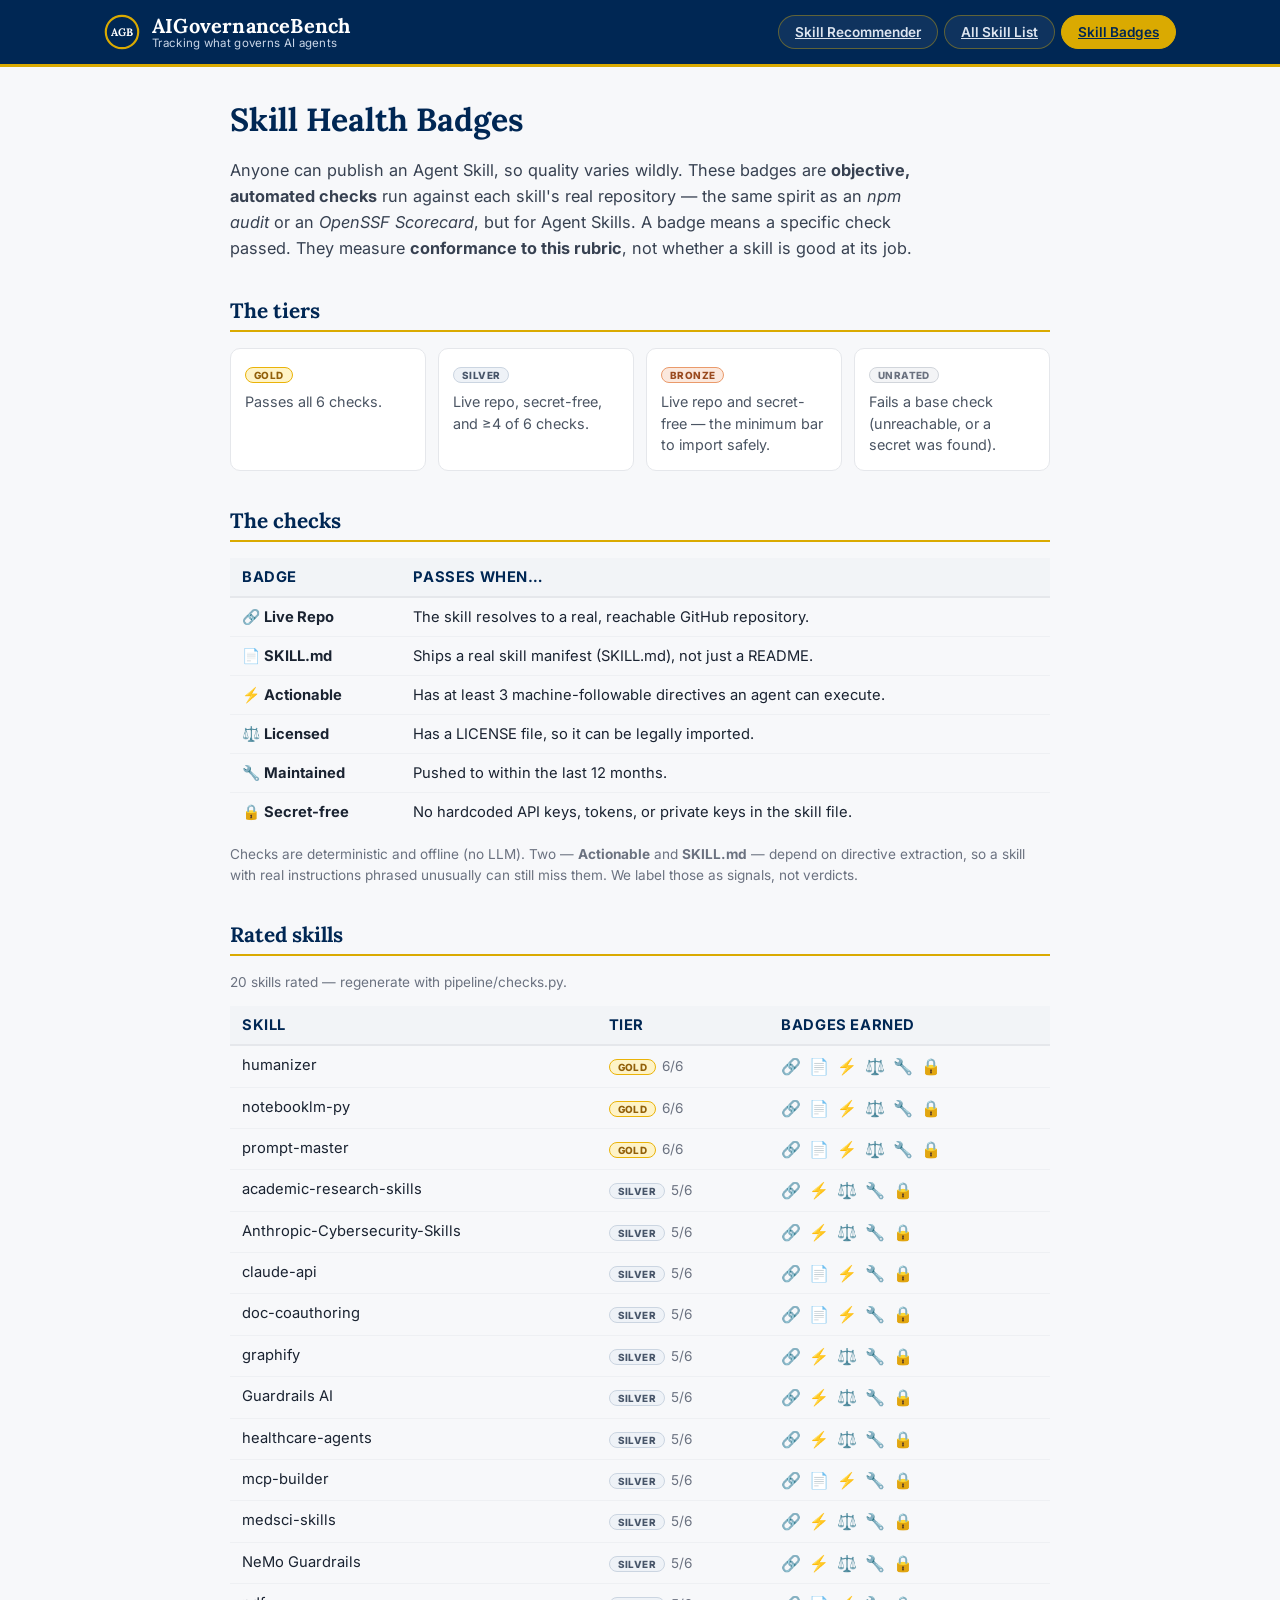
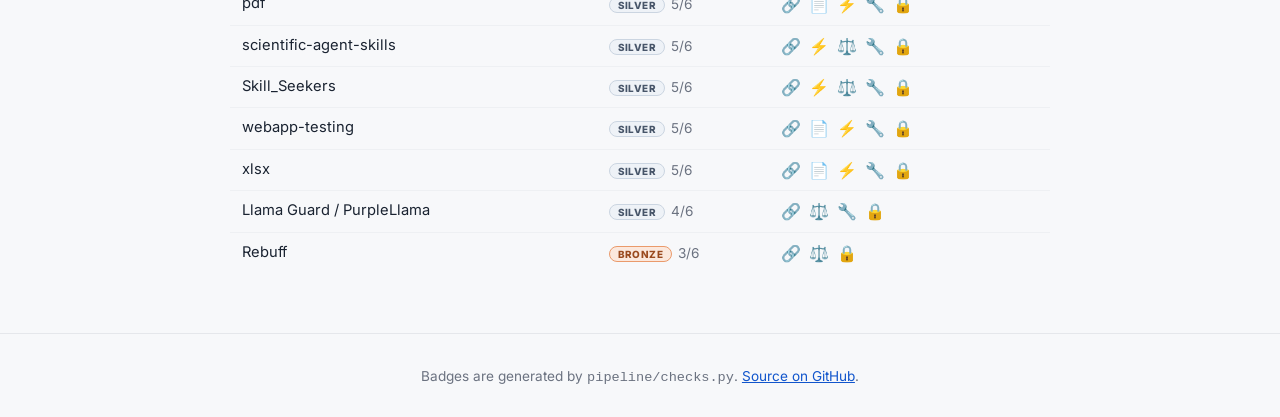
==== badges.html @ 8b662991 "Live = 10 hand-verified bundles; add skill health badges + rubric page Network Analyzer: replace the" ====
<!doctype html>
<html lang="en">
<head>
<meta charset="UTF-8">
<meta name="viewport" content="width=device-width, initial-scale=1.0">
<title>Skill Health Badges — AIGovernanceBench</title>
<meta name="description" content="What each Agent Skill health badge means: the objective checks behind Gold / Silver / Bronze tiers.">
<link rel="icon" href="data:image/svg+xml,<svg xmlns=%22http://www.w3.org/2000/svg%22 viewBox=%220 0 100 100%22><circle cx=%2250%22 cy=%2250%22 r=%2245%22 fill=%22%23002754%22/><circle cx=%2250%22 cy=%2250%22 r=%2245%22 fill=%22none%22 stroke=%22%23DAAA01%22 stroke-width=%226%22/><text x=%2250%22 y=%2260%22 font-size=%2232%22 fill=%22white%22 text-anchor=%22middle%22 font-family=%22Georgia,serif%22 font-weight=%22bold%22>AGB</text></svg>">
<link rel="preconnect" href="https://fonts.googleapis.com">
<link href="https://fonts.googleapis.com/css2?family=Lora:wght@500;600;700&family=Inter:wght@400;500;600;700&display=swap" rel="stylesheet">
<link rel="stylesheet" href="style.css">
</head>
<body>

<header class="topbar">
  <div class="topbar-inner">
    <div class="brand">
      <svg class="logo" viewBox="0 0 100 100" aria-hidden="true">
        <circle cx="50" cy="50" r="45" fill="#002754"/>
        <circle cx="50" cy="50" r="45" fill="none" stroke="#DAAA01" stroke-width="6"/>
        <text x="50" y="60" font-size="30" fill="white" text-anchor="middle" font-family="Lora, serif" font-weight="700">AGB</text>
      </svg>
      <div class="brand-text">
        <span class="brand-name">AIGovernanceBench</span>
        <span class="brand-tag">Tracking what governs AI agents</span>
      </div>
    </div>
    <nav class="mainnav">
      <a class="nav-tab" href="index.html">Skill Recommender</a>
      <a class="nav-tab" href="index.html#directory">All Skill List</a>
      <a class="nav-tab active" href="badges.html">Skill Badges</a>
    </nav>
  </div>
</header>

<main class="badges-page">
  <h1>Skill Health Badges</h1>
  <p class="badges-lede">Anyone can publish an Agent Skill, so quality varies wildly. These badges are
  <strong>objective, automated checks</strong> run against each skill's real repository — the same
  spirit as an <em>npm audit</em> or an <em>OpenSSF Scorecard</em>, but for Agent Skills. A badge
  means a specific check passed. They measure <strong>conformance to this rubric</strong>, not whether
  a skill is good at its job.</p>

  <section class="badges-section">
    <h2>The tiers</h2>
    <div class="tier-cards">
      <div class="tier-card"><span class="tier tier-gold">Gold</span><p>Passes all 6 checks.</p></div>
      <div class="tier-card"><span class="tier tier-silver">Silver</span><p>Live repo, secret-free, and ≥4 of 6 checks.</p></div>
      <div class="tier-card"><span class="tier tier-bronze">Bronze</span><p>Live repo and secret-free — the minimum bar to import safely.</p></div>
      <div class="tier-card"><span class="tier tier-unrated">Unrated</span><p>Fails a base check (unreachable, or a secret was found).</p></div>
    </div>
  </section>

  <section class="badges-section">
    <h2>The checks</h2>
    <table class="badge-table">
      <thead><tr><th>Badge</th><th>Passes when…</th></tr></thead>
      <tbody id="checkRows"></tbody>
    </table>
    <p class="badges-note">Checks are deterministic and offline (no LLM). Two — <strong>Actionable</strong>
    and <strong>SKILL.md</strong> — depend on directive extraction, so a skill with real instructions
    phrased unusually can still miss them. We label those as signals, not verdicts.</p>
  </section>

  <section class="badges-section">
    <h2>Rated skills</h2>
    <p class="badges-note" id="ratedCount"></p>
    <table class="badge-table">
      <thead><tr><th>Skill</th><th>Tier</th><th>Badges earned</th></tr></thead>
      <tbody id="ratedRows"></tbody>
    </table>
  </section>
</main>

<footer class="sitefoot">
  <p>Badges are generated by <code>pipeline/checks.py</code>. <a href="https://github.com/Nafiz43/AIGovernanceBench" target="_blank" rel="noopener">Source on GitHub</a>.</p>
</footer>

<script src="skill-health.js"></script>
<script>
// Check definitions mirror pipeline/checks.py CHECKS (kept in sync by hand).
const CHECK_DEFS = [
  ["🔗", "Live Repo",   "The skill resolves to a real, reachable GitHub repository."],
  ["📄", "SKILL.md",    "Ships a real skill manifest (SKILL.md), not just a README."],
  ["⚡", "Actionable",  "Has at least 3 machine-followable directives an agent can execute."],
  ["⚖️", "Licensed",    "Has a LICENSE file, so it can be legally imported."],
  ["🔧", "Maintained",  "Pushed to within the last 12 months."],
  ["🔒", "Secret-free", "No hardcoded API keys, tokens, or private keys in the skill file."],
];
const esc = s => { const d = document.createElement("div"); d.textContent = s; return d.innerHTML; };

document.getElementById("checkRows").innerHTML = CHECK_DEFS.map(([em, label, meaning]) =>
  `<tr><td><span class="hb-chip">${em}</span> <strong>${label}</strong></td><td>${esc(meaning)}</td></tr>`).join("");

const H = window.SKILL_HEALTH || {};
const rows = Object.entries(H).sort((a, b) =>
  (b[1].passed - a[1].passed) || a[0].localeCompare(b[0]));
document.getElementById("ratedCount").textContent =
  `${rows.length} skills rated — regenerate with pipeline/checks.py.`;
document.getElementById("ratedRows").innerHTML = rows.map(([name, h]) => {
  const chips = h.checks.filter(c => c.pass)
    .map(c => `<span class="hb-chip" title="${esc(c.label)}">${c.emoji}</span>`).join(" ");
  return `<tr><td>${esc(name)}</td>` +
    `<td><span class="tier tier-${h.tier}">${h.tier}</span> <span class="badges-note">${h.passed}/${h.total}</span></td>` +
    `<td class="rated-chips">${chips}</td></tr>`;
}).join("");
</script>
</body>
</html>
---- style.css ----
:root{
  --navy:#002754;
  --navy-light:#0a3d73;
  --gold:#DAAA01;
  --blue:#1155CC;
  --ink:#1a2331;
  --muted:#5b6472;
  --line:#e6e9ee;
  --bg:#f7f8fa;
  --card:#ffffff;
  --radius:10px;
}
*{box-sizing:border-box;}
html,body{margin:0;padding:0;}
body{
  font-family:"Inter",-apple-system,BlinkMacSystemFont,"Segoe UI",sans-serif;
  color:var(--ink);
  background:var(--bg);
  -webkit-font-smoothing:antialiased;
}
h1,h2,.brand-name{font-family:"Lora",Georgia,serif;}

/* Topbar */
.topbar{
  background:var(--navy);
  color:#fff;
  border-bottom:3px solid var(--gold);
}
.topbar-inner{
  max-width:1120px;margin:0 auto;padding:14px 24px;
  display:flex;align-items:center;justify-content:space-between;gap:16px;
}
.brand{display:flex;align-items:center;gap:12px;}
.logo{width:36px;height:36px;flex:none;}
.brand-text{display:flex;flex-direction:column;line-height:1.15;}
.brand-name{font-size:1.25rem;font-weight:700;letter-spacing:.2px;}
.brand-tag{font-size:.72rem;color:#c9d6e8;letter-spacing:.3px;}
.badge-first{
  font-size:.78rem;color:#fff;background:rgba(255,255,255,.08);
  border:1px solid rgba(218,170,1,.55);padding:6px 12px;border-radius:999px;
  text-decoration:none;white-space:nowrap;
}
.badge-first:hover{background:rgba(255,255,255,.16);}

/* Main nav */
.mainnav{display:flex;gap:6px;}
.nav-tab{
  border:1px solid rgba(218,170,1,.4);background:rgba(255,255,255,.06);color:#dde5f0;
  padding:8px 16px;border-radius:999px;font-size:.85rem;font-weight:600;cursor:pointer;
  font-family:inherit;white-space:nowrap;
}
.nav-tab:hover{background:rgba(255,255,255,.14);color:#fff;}
.nav-tab.active{background:var(--gold);color:var(--navy);border-color:var(--gold);}

/* Recommender */
.rec-results{display:grid;grid-template-columns:repeat(auto-fill,minmax(420px,1fr));gap:18px;}
@media (max-width:520px){.rec-results{grid-template-columns:1fr;}}
.rec-card{
  background:var(--card);border:1px solid var(--line);border-radius:var(--radius);
  box-shadow:0 6px 24px rgba(0,39,84,.06);overflow:hidden;display:flex;flex-direction:column;
}
.rec-card-head{
  display:flex;justify-content:space-between;align-items:flex-start;gap:12px;
  padding:16px 18px;background:linear-gradient(180deg,#f4f7fb,#fff);border-bottom:1px solid var(--line);
}
.rec-domain{
  display:inline-block;font-size:.68rem;font-weight:700;text-transform:uppercase;letter-spacing:.5px;
  color:var(--blue);background:#eaf1ff;padding:2px 8px;border-radius:999px;margin-bottom:6px;
}
.rec-persona{font-family:"Lora",Georgia,serif;font-size:1.12rem;margin:0 0 3px;color:var(--navy);}
.rec-task{margin:0;font-size:.86rem;color:var(--muted);line-height:1.4;}
.rec-count{font-size:.72rem;color:var(--muted);white-space:nowrap;flex:none;padding-top:4px;}

.rec-skills-label{
  margin:0;padding:10px 18px 2px;font-size:.66rem;font-weight:700;
  text-transform:uppercase;letter-spacing:.6px;color:var(--muted);
}
.rec-skills{list-style:none;margin:0;padding:6px 0;}
.skill-item{padding:12px 18px;border-bottom:1px solid var(--line);}
.skill-item:last-child{border-bottom:none;}
.skill-item-top{display:flex;flex-wrap:wrap;align-items:center;gap:7px;}
.skill-name{
  font-weight:600;color:var(--navy);font-size:.92rem;text-decoration:none;
  display:inline-flex;align-items:center;gap:6px;
}
.skill-name:hover{color:var(--blue);text-decoration:underline;}
.skill-name:focus-visible{outline:2px solid var(--blue);outline-offset:2px;border-radius:2px;}
.skill-name svg{flex:none;opacity:.55;}
.badge{font-size:.66rem;font-weight:700;text-transform:uppercase;letter-spacing:.3px;padding:2px 8px;border-radius:999px;}
.imp-high{background:#fde5e5;color:#b3261e;}
.imp-medium{background:#fdf1d6;color:#8a6400;}
.imp-low{background:#eef1f5;color:#5b6472;}
.skill-cat{font-size:.7rem;color:var(--muted);margin-left:auto;}
.skill-desc{margin:6px 0 4px;font-size:.83rem;color:var(--ink);line-height:1.45;}
.skill-why{margin:0;font-size:.82rem;color:var(--muted);line-height:1.45;}
.skill-why span{font-weight:700;color:var(--navy);}

#recSearch{
  width:100%;padding:11px 14px;border:1px solid var(--line);border-radius:8px;
  font-size:.95rem;font-family:inherit;background:#fbfcfd;color:var(--ink);
}
#recSearch:focus{outline:none;border-color:var(--blue);background:#fff;}
#recPersona,#recTask{
  padding:11px 14px;border:1px solid var(--line);border-radius:8px;font-size:.95rem;
  font-family:inherit;background:#fbfcfd;color:var(--ink);min-width:180px;
}

/* Network Analyzer button on a card */
.rec-analyze-bar{padding:10px 18px 0;}
.rec-analyze{
  display:inline-flex;align-items:center;gap:7px;cursor:pointer;font-family:inherit;
  font-size:.8rem;font-weight:700;color:var(--navy);
  background:linear-gradient(180deg,#fff,#f1f5fb);border:1px solid var(--line);
  padding:8px 13px;border-radius:8px;
}
.rec-analyze:hover{border-color:var(--blue);color:var(--blue);box-shadow:0 2px 10px rgba(17,85,204,.12);}
.rec-analyze svg{opacity:.8;}

/* ============ Network Analyzer overlay ============ */
#analyzerOverlay{position:fixed;inset:0;z-index:1000;display:flex;align-items:center;justify-content:center;}
.an-backdrop{position:absolute;inset:0;background:rgba(4,16,34,.6);backdrop-filter:blur(3px);}
.an-panel{
  position:relative;width:min(1120px,94vw);height:min(88vh,820px);
  background:var(--card);border-radius:14px;border:1px solid var(--line);
  box-shadow:0 30px 80px rgba(0,20,50,.45);display:flex;flex-direction:column;overflow:hidden;
}
.an-head{
  display:flex;justify-content:space-between;align-items:flex-start;gap:16px;
  padding:18px 22px;border-bottom:1px solid var(--line);
  background:linear-gradient(180deg,#f4f7fb,#fff);
}
.an-eyebrow{margin:0 0 4px;font-size:.66rem;font-weight:700;text-transform:uppercase;letter-spacing:.6px;color:var(--blue);}
.an-head h2{margin:0;font-size:1.2rem;color:var(--navy);font-family:"Lora",Georgia,serif;}
.an-summary{margin:6px 0 0;font-size:.82rem;color:var(--muted);}
.an-chip{display:inline-block;padding:2px 9px;border-radius:999px;font-size:.72rem;font-weight:700;margin-left:4px;}
.an-chip-conflict{background:#fde5e5;color:#b3261e;}
.an-chip-overlap{background:#fdf1d6;color:#8a6400;}
.an-chip-depends{background:#e7efff;color:#1d4ed8;}
.an-chip-verified{background:#dcfce7;color:#166534;}
.an-chip-draft{background:#ede9fe;color:#6d28d9;cursor:help;}

/* Skill health badges (directory + badges page) */
.health-badges{display:inline-flex;align-items:center;gap:3px;margin-top:5px;flex-wrap:wrap;text-decoration:none;}
.health-badges .hb-chip{font-size:.8rem;line-height:1;}
.tier{display:inline-block;padding:1px 8px;border-radius:999px;font-size:.62rem;font-weight:800;text-transform:uppercase;letter-spacing:.04em;margin-right:2px;}
.tier-gold{background:#fef3c7;color:#92600a;border:1px solid #eab308;}
.tier-silver{background:#eef2f7;color:#475569;border:1px solid #cbd5e1;}
.tier-bronze{background:#fbe8dd;color:#9a4a1f;border:1px solid #ea9a6b;}
.tier-unrated{background:#f3f4f6;color:#6b7280;border:1px solid #d1d5db;}
.health-badges:hover .tier{filter:brightness(.96);}

/* Badges explainer page */
.badges-page{max-width:860px;margin:0 auto;padding:32px 20px 60px;}
.badges-page h1{font-family:"Lora",serif;color:#002754;font-size:2rem;margin:0 0 12px;}
.badges-lede{color:#374151;font-size:1.02rem;line-height:1.6;max-width:70ch;}
.badges-section{margin-top:36px;}
.badges-section h2{font-family:"Lora",serif;color:#002754;font-size:1.3rem;border-bottom:2px solid #DAAA01;padding-bottom:6px;margin-bottom:16px;}
.tier-cards{display:grid;grid-template-columns:repeat(auto-fit,minmax(180px,1fr));gap:12px;}
.tier-card{border:1px solid #e5e7eb;border-radius:10px;padding:14px;background:#fff;}
.tier-card p{margin:8px 0 0;color:#4b5563;font-size:.9rem;line-height:1.5;}
.badge-table{width:100%;border-collapse:collapse;}
.badge-table th,.badge-table td{text-align:left;padding:10px 12px;border-bottom:1px solid #eef0f3;vertical-align:top;font-size:.92rem;}
.badge-table th{color:#002754;font-weight:700;border-bottom:2px solid #e5e7eb;}
.badge-table .rated-chips{font-size:1rem;letter-spacing:2px;}
.badges-note{color:#6b7280;font-size:.85rem;line-height:1.5;}
.sitefoot{border-top:1px solid #e5e7eb;padding:20px;text-align:center;color:#6b7280;font-size:.85rem;}
.sitefoot a{color:#1155CC;}
.an-close{border:none;background:#eef1f5;color:var(--muted);width:34px;height:34px;border-radius:8px;font-size:1rem;cursor:pointer;flex:none;}
.an-close:hover{background:#e0e4ea;color:var(--ink);}

.an-legend{
  display:flex;flex-wrap:wrap;gap:10px 20px;justify-content:space-between;
  padding:10px 22px;border-bottom:1px solid var(--line);background:#fbfcfd;
}
.an-leg-group{display:flex;flex-wrap:wrap;gap:8px 16px;}
.an-leg{display:inline-flex;align-items:center;gap:6px;font-size:.74rem;color:var(--muted);}
.an-leg-line{width:16px;height:3px;border-radius:2px;display:inline-block;}
.an-leg-dot{width:11px;height:11px;border-radius:50%;display:inline-block;}

.an-body{flex:1;display:flex;min-height:0;}
.an-graph{flex:1;min-width:0;background:radial-gradient(circle at 50% 40%,#fbfcfe,#f2f5f9);touch-action:none;}
.an-graph svg{display:block;}

/* nodes + edges */
.an-edge{transition:opacity .15s;}
.an-edge.is-dim{opacity:.12;}
.an-edge.is-active{opacity:1;}
.an-node{cursor:pointer;}
.an-node circle{stroke:#fff;stroke-width:2;transition:opacity .15s;}
.an-node .an-node-label{font-size:9.5px;fill:var(--ink);font-weight:600;pointer-events:none;paint-order:stroke;stroke:#fff;stroke-width:3px;stroke-linejoin:round;}
.an-node:hover circle{stroke:var(--navy);}
.an-node.is-selected circle{r:17;stroke:var(--navy);stroke-width:3;}
.an-node.is-dim{opacity:.28;}

.an-detail{
  width:330px;flex:none;border-left:1px solid var(--line);background:#fff;
  padding:18px 20px;overflow-y:auto;
}
.an-detail-lead{margin:0 0 16px;font-size:.85rem;color:var(--muted);line-height:1.5;}
.an-detail-back{border:none;background:none;color:var(--blue);font-weight:600;font-size:.8rem;cursor:pointer;padding:0 0 12px;font-family:inherit;}
.an-src{display:inline-block;font-size:.7rem;font-weight:700;border:1px solid;border-radius:999px;padding:2px 10px;margin-bottom:8px;}
.an-node-title{margin:0 0 8px;font-size:1.05rem;color:var(--navy);font-family:"Lora",Georgia,serif;}
.an-node-text{margin:0 0 12px;font-size:.88rem;line-height:1.5;color:var(--ink);}
.an-src-link{font-size:.8rem;color:var(--blue);text-decoration:none;font-weight:600;}
.an-src-link:hover{text-decoration:underline;}
.an-rel-head{margin:18px 0 10px;font-size:.7rem;font-weight:700;text-transform:uppercase;letter-spacing:.5px;color:var(--muted);}
.an-rel-head-danger{color:#b3261e;}
.an-rel-list,.an-conflict-list{list-style:none;margin:0;padding:0;}
.an-rel{padding:10px 0;border-top:1px solid var(--line);cursor:pointer;}
.an-rel:hover .an-rel-target{color:var(--blue);}
.an-rel-tag{display:inline-block;color:#fff;font-size:.64rem;font-weight:700;text-transform:uppercase;letter-spacing:.3px;padding:2px 7px;border-radius:999px;margin-right:6px;}
.an-rel-target{font-weight:600;font-size:.86rem;color:var(--navy);}
.an-rel-note{margin:5px 0 0;font-size:.8rem;color:var(--muted);line-height:1.45;}
.an-conflict{padding:11px 12px;margin-bottom:10px;border-radius:8px;background:#fdf0f0;border:1px solid #f6d5d5;cursor:pointer;font-size:.82rem;color:var(--ink);}
.an-conflict:hover{border-color:#e79999;}
.an-conflict strong{color:#b3261e;}
.an-conflict p{margin:5px 0 0;font-size:.8rem;color:var(--muted);line-height:1.45;}

@media (max-width:680px){
  .an-detail{display:none;}
  .an-panel{height:92vh;}
}

/* Hero */
.hero{
  background:linear-gradient(180deg,var(--navy) 0%, var(--navy-light) 62%, var(--navy-light) 90%, var(--bg) 100%);
  color:#fff;
  padding:56px 24px 52px;
}
.hero-inner{max-width:1120px;margin:0 auto;}
.hero h1{font-size:clamp(1.9rem,4vw,2.9rem);font-weight:700;margin:0 0 14px;max-width:720px;}
.hero h1 span{color:var(--gold);}
.hero p{max-width:640px;color:#dde5f0;font-size:1.02rem;line-height:1.55;margin:0 0 16px;}
.hero p.hero-note{
  max-width:680px;font-size:.88rem;line-height:1.6;color:#b9c6da;
  background:rgba(255,255,255,.06);border:1px solid rgba(218,170,1,.3);
  border-radius:8px;padding:12px 16px;margin:0 0 28px;
}
.hero-note code{
  background:rgba(0,0,0,.25);padding:1px 6px;border-radius:4px;font-size:.86em;
  color:#f0d878;font-family:ui-monospace,SFMono-Regular,Menlo,monospace;
}
.hero-note strong{color:#fff;}
.stats{display:flex;gap:36px;flex-wrap:wrap;}
.stat{display:flex;flex-direction:column;}
.stat strong{font-size:1.7rem;font-weight:700;color:#fff;}
.stat span{font-size:.78rem;color:#cdd9ea;text-transform:uppercase;letter-spacing:.5px;}

/* Content */
.content{max-width:1120px;margin:-16px auto 0;padding:0 24px 40px;position:relative;}
.controls{
  display:flex;gap:12px;flex-wrap:wrap;margin-bottom:18px;
  background:var(--card);padding:14px;border-radius:var(--radius);
  box-shadow:0 6px 24px rgba(0,39,84,.08);border:1px solid var(--line);
}
.search-wrap{position:relative;flex:1 1 320px;}
.search-icon{position:absolute;left:12px;top:50%;transform:translateY(-50%);color:var(--muted);}
#searchInput{
  width:100%;padding:11px 14px 11px 38px;border:1px solid var(--line);border-radius:8px;
  font-size:.95rem;font-family:inherit;background:#fbfcfd;
}
#searchInput:focus{outline:none;border-color:var(--blue);background:#fff;}
#categoryFilter{
  padding:11px 14px;border:1px solid var(--line);border-radius:8px;font-size:.95rem;
  font-family:inherit;background:#fbfcfd;color:var(--ink);min-width:180px;
}

.type-tabs{display:flex;gap:8px;margin-bottom:14px;}
.type-tab{
  border:1px solid var(--line);background:#fff;color:var(--muted);padding:8px 16px;
  border-radius:999px;font-size:.85rem;font-weight:600;cursor:pointer;font-family:inherit;
}
.type-tab:hover{border-color:var(--blue);color:var(--blue);}
.type-tab.active{background:var(--navy);color:#fff;border-color:var(--navy);}

.type-pill{
  display:inline-block;font-size:.7rem;font-weight:700;padding:3px 9px;border-radius:999px;
  white-space:nowrap;text-transform:uppercase;letter-spacing:.3px;
}
.type-pill.type-skill{background:#eaf1ff;color:var(--blue);}
.type-pill.type-governance{background:#fdf1d6;color:#8a6400;}

.table-wrap{
  background:var(--card);border-radius:var(--radius);border:1px solid var(--line);
  box-shadow:0 6px 24px rgba(0,39,84,.06);overflow:hidden;
}
table{width:100%;border-collapse:collapse;}
thead th{
  text-align:left;font-size:.72rem;text-transform:uppercase;letter-spacing:.6px;
  color:var(--muted);background:#f2f4f7;padding:12px 16px;border-bottom:1px solid var(--line);
  position:sticky;top:0;
}
tbody td{padding:14px 16px;border-bottom:1px solid var(--line);vertical-align:top;font-size:.92rem;}
tbody tr:last-child td{border-bottom:none;}
tbody tr:hover{background:#f7fafd;}
.col-name{width:19%;}
.col-type{width:10%;}
.col-cat{width:13%;}
.col-source{width:15%;}

.skill-link{
  color:var(--navy);font-weight:600;text-decoration:none;display:inline-flex;align-items:center;gap:6px;
}
.skill-link:hover{color:var(--blue);text-decoration:underline;}
.skill-link svg{flex:none;opacity:.55;}

.cat-pill{
  display:inline-block;font-size:.72rem;font-weight:600;padding:3px 10px;border-radius:999px;
  background:#eaf1ff;color:var(--blue);white-space:nowrap;
}
.source-text{color:var(--muted);font-size:.85rem;}
.purpose-text{color:var(--ink);line-height:1.45;}

.empty-state{padding:40px;text-align:center;color:var(--muted);}

.pagination{display:flex;justify-content:center;align-items:center;gap:6px;margin-top:20px;flex-wrap:wrap;}
.page-btn{
  border:1px solid var(--line);background:#fff;color:var(--ink);padding:7px 13px;border-radius:7px;
  font-size:.85rem;cursor:pointer;font-family:inherit;
}
.page-btn:hover:not(:disabled){border-color:var(--blue);color:var(--blue);}
.page-btn.active{background:var(--navy);color:#fff;border-color:var(--navy);}
.page-btn:disabled{opacity:.4;cursor:not-allowed;}

.footer{
  text-align:center;padding:28px 24px 40px;color:var(--muted);font-size:.82rem;
}
.footer a{color:var(--blue);}

@media (max-width:720px){
  .col-source{display:none;}
  thead th.col-source{display:none;}
}
@media (max-width:620px){
  .col-type{display:none;}
  thead th.col-type{display:none;}
}
@media (max-width:560px){
  .col-cat{display:none;}
  thead th.col-cat{display:none;}
}
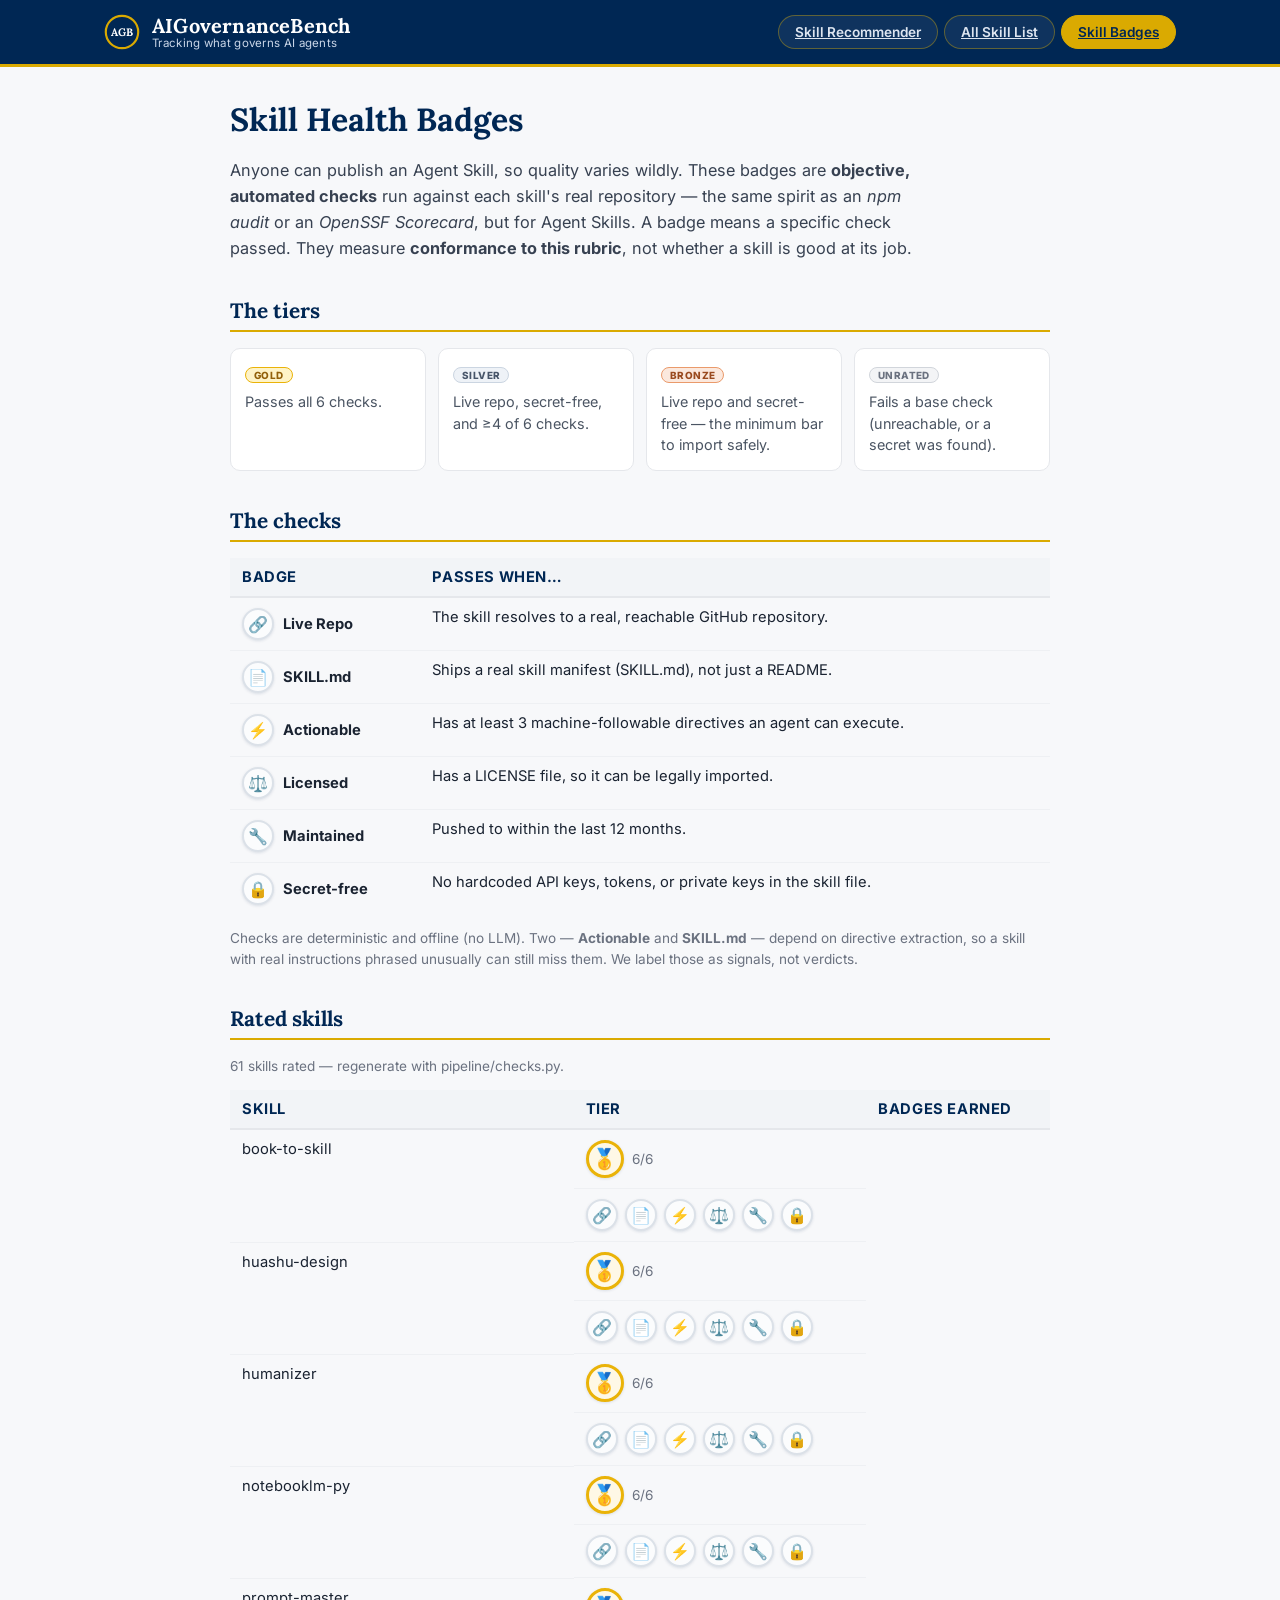
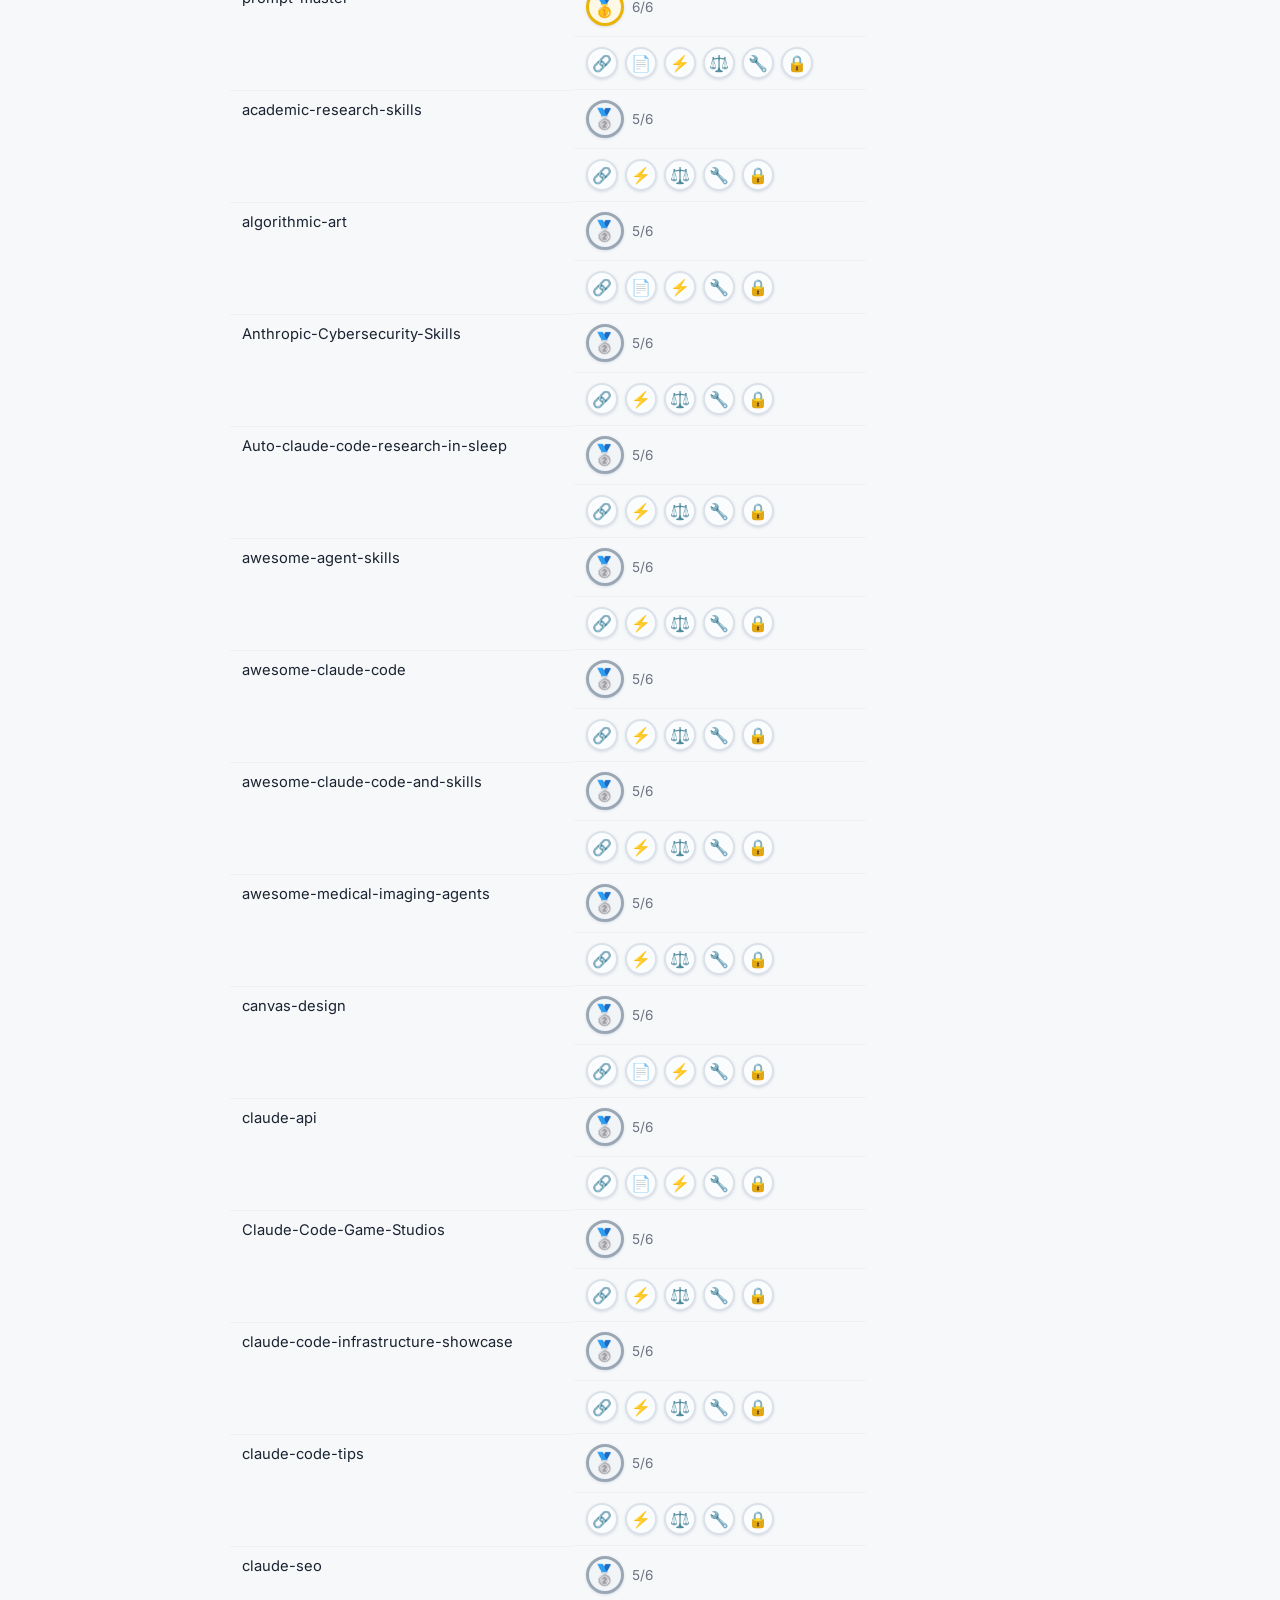
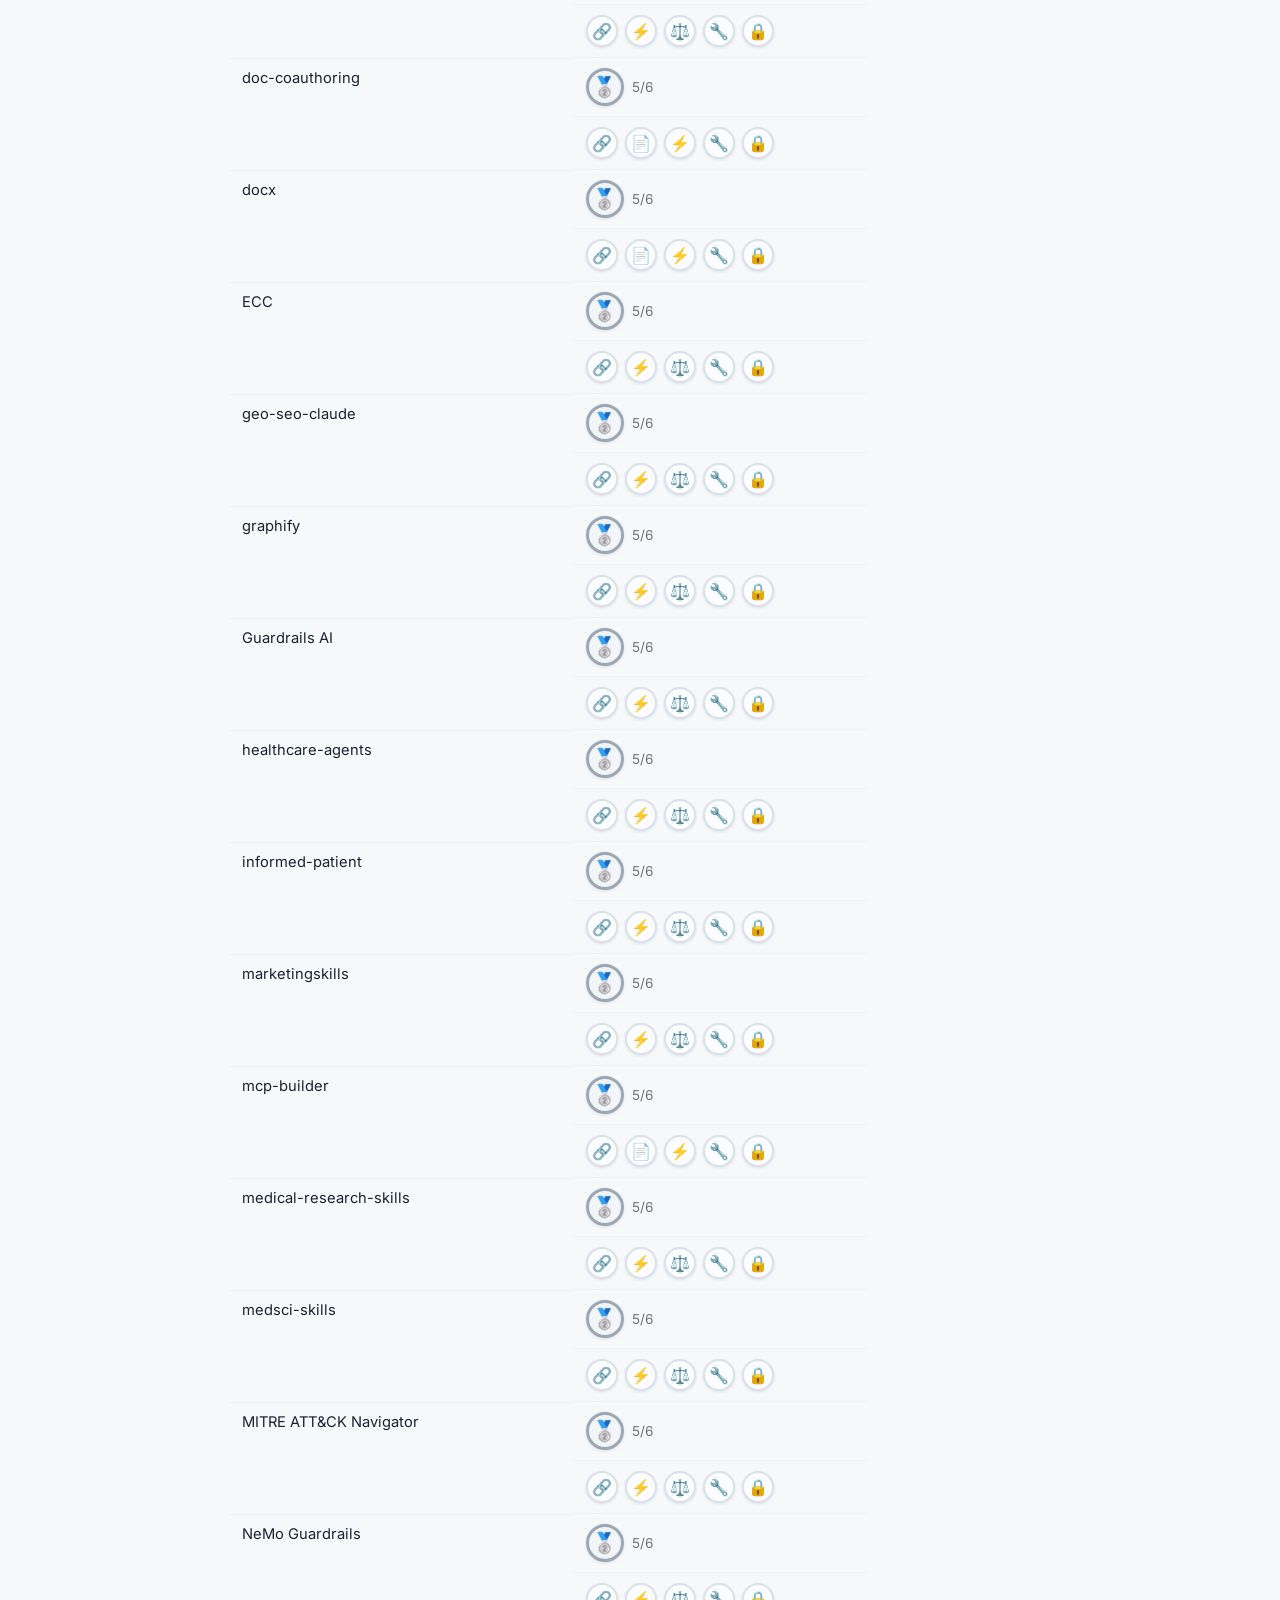
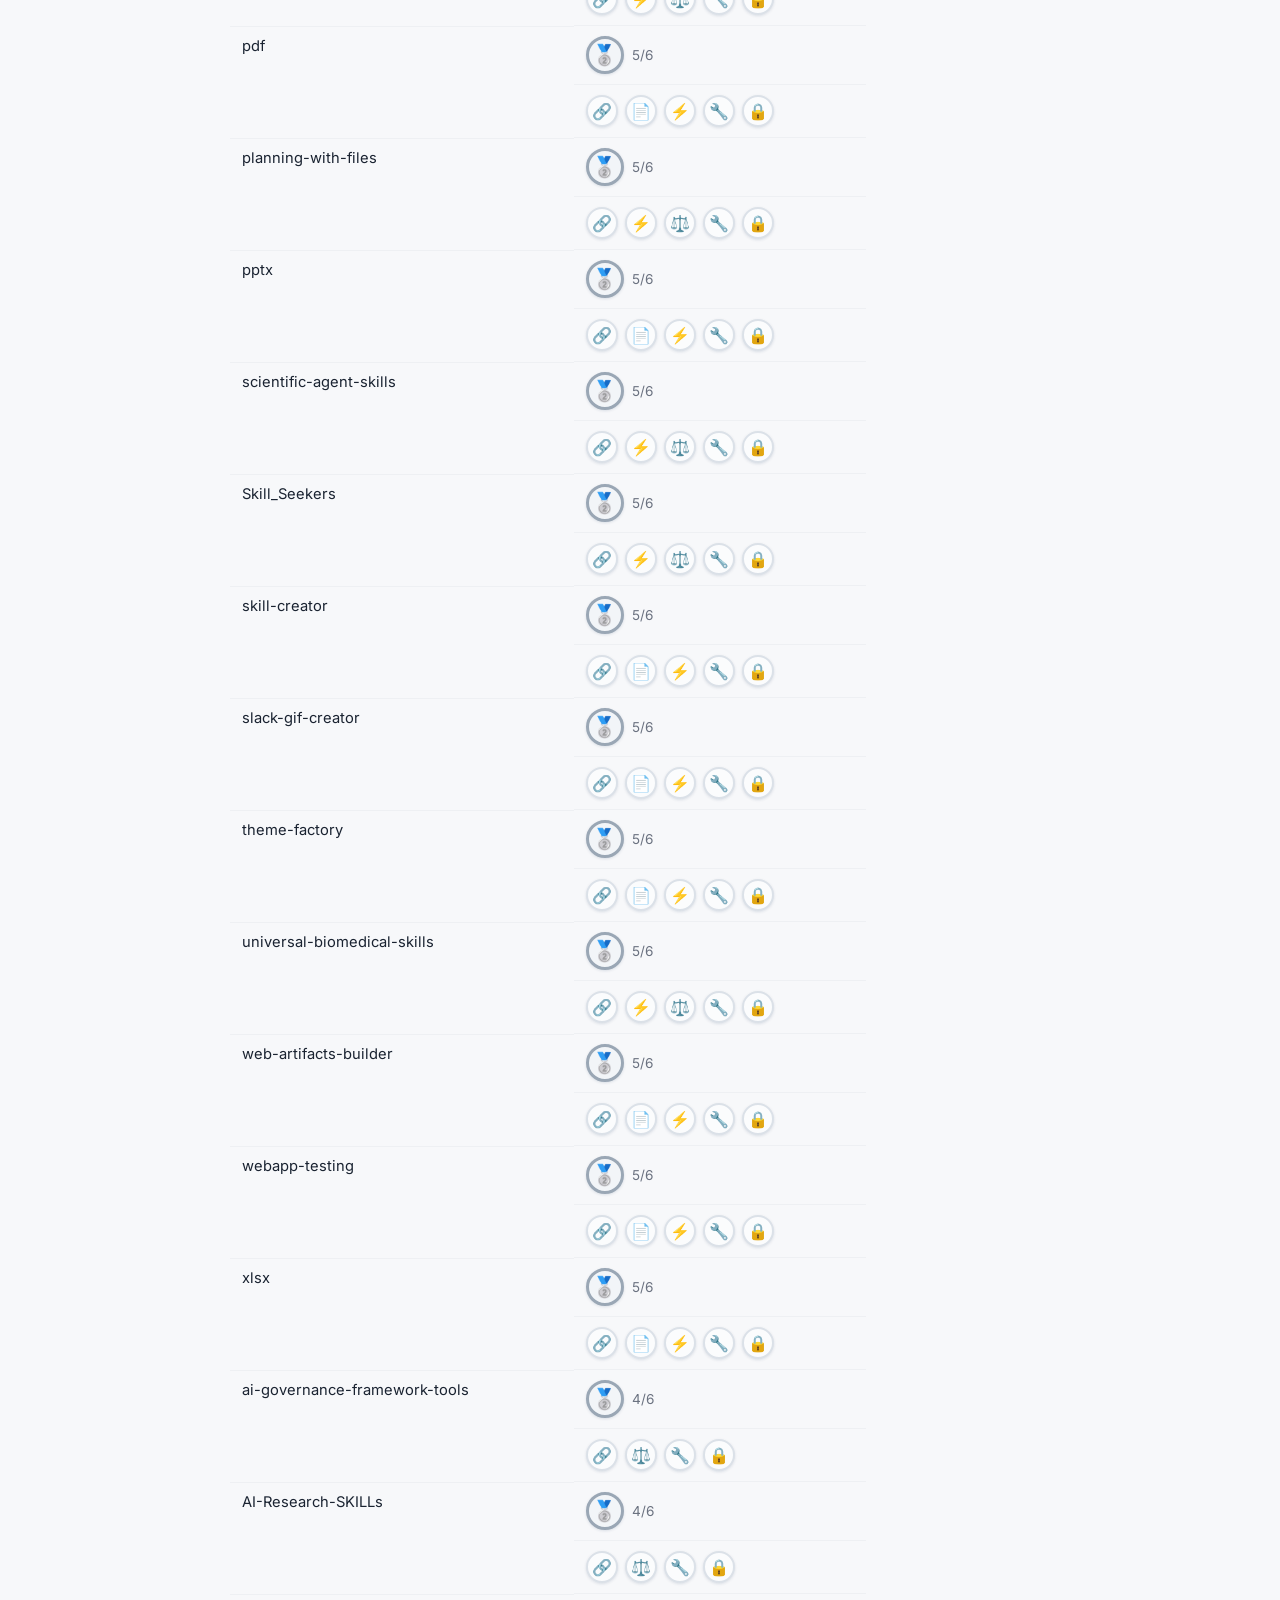
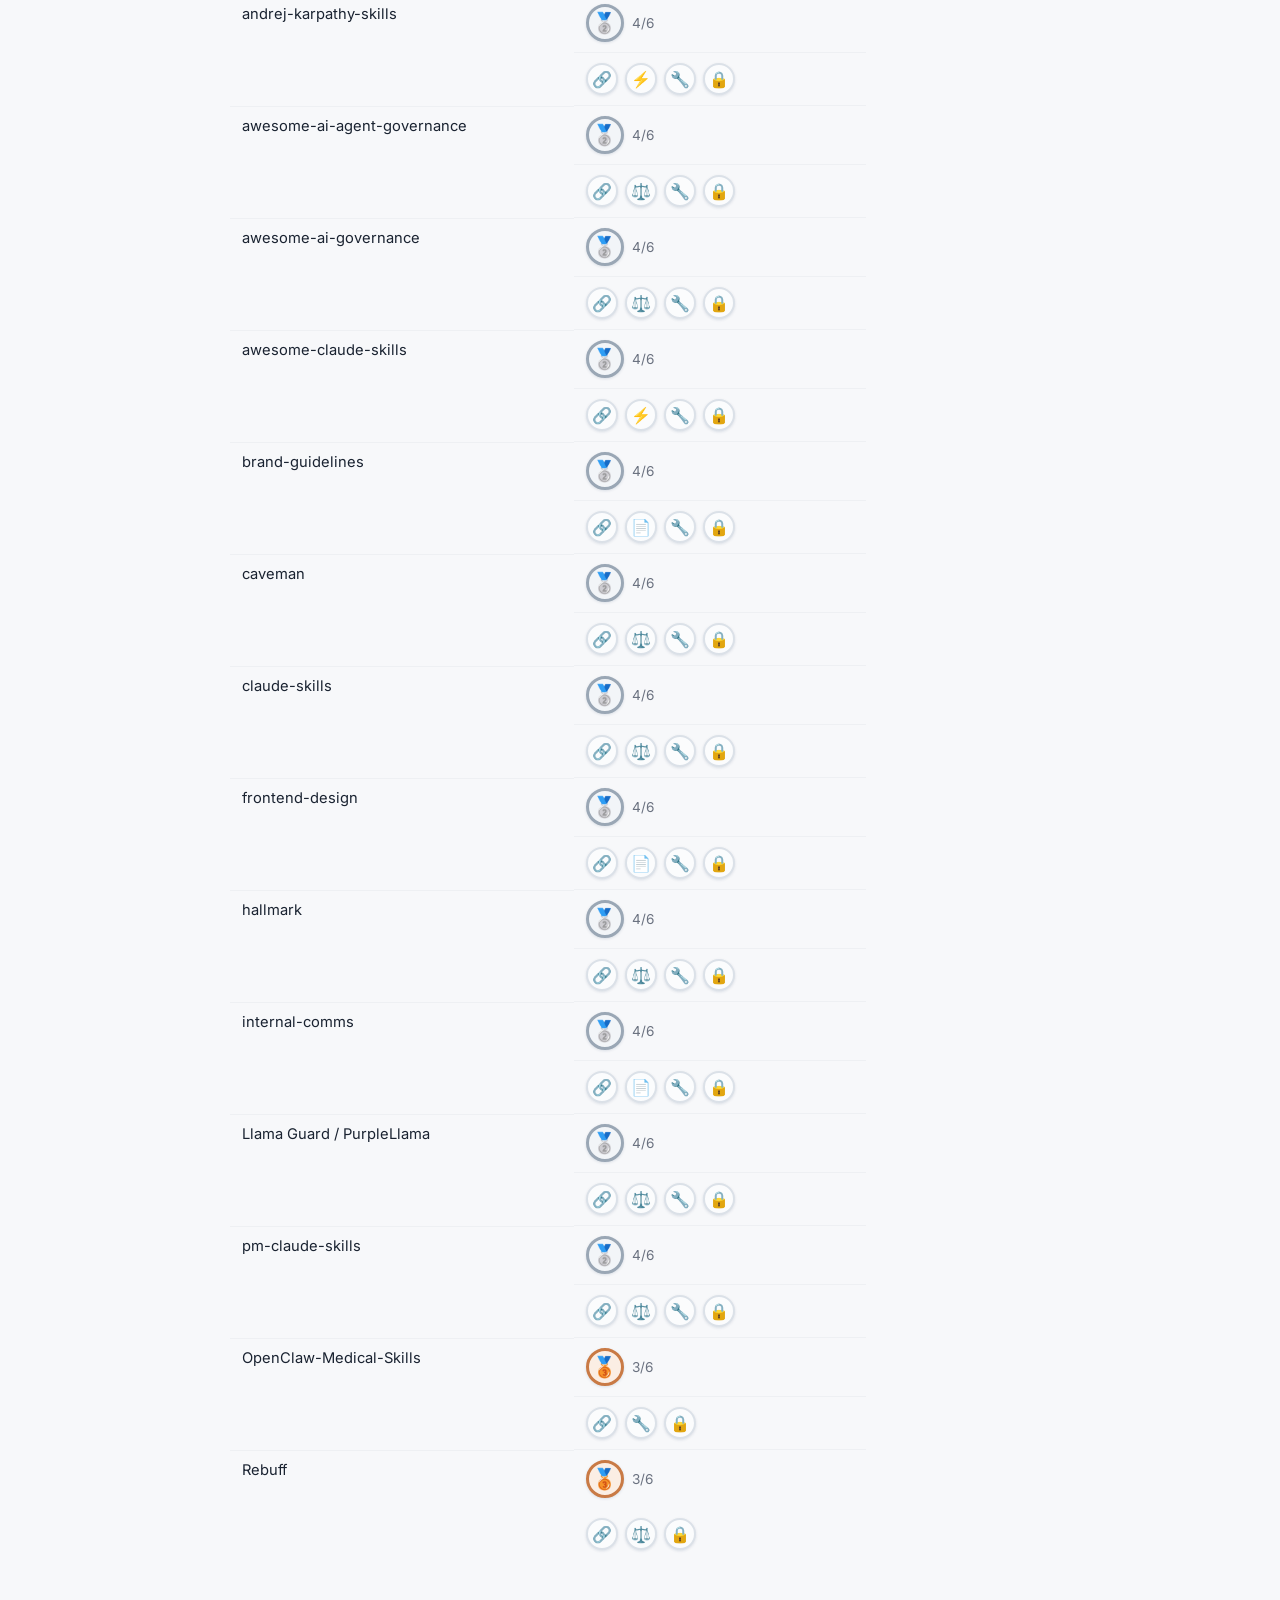
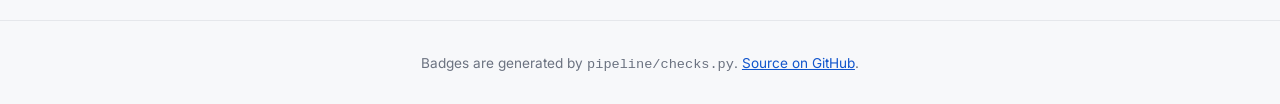
==== commit c9cbc2ca: "Badge 61 skills; sort rated to top; bigger circular medallion badges - extract_nodes.py --data-all: " ====
--- a/badges.html
+++ b/badges.html
@@ -88,9 +88,15 @@
   ["🔒", "Secret-free", "No hardcoded API keys, tokens, or private keys in the skill file."],
 ];
 const esc = s => { const d = document.createElement("div"); d.textContent = s; return d.innerHTML; };
+const TIER_MEDAL = { gold: "🥇", silver: "🥈", bronze: "🥉", unrated: "▫️" };
+function medal(emoji, cls, title, meaning) {
+  return `<span class="hb-badge ${cls}" tabindex="0"><span class="hb-face">${emoji}</span>` +
+    `<span class="hb-tip"><strong>${esc(title)}</strong>${meaning ? `<span>${esc(meaning)}</span>` : ""}</span></span>`;
+}
 
 document.getElementById("checkRows").innerHTML = CHECK_DEFS.map(([em, label, meaning]) =>
-  `<tr><td><span class="hb-chip">${em}</span> <strong>${label}</strong></td><td>${esc(meaning)}</td></tr>`).join("");
+  `<tr><td class="check-cell">${medal(em, "hb-check", label, "")} <strong>${label}</strong></td>` +
+  `<td>${esc(meaning)}</td></tr>`).join("");
 
 const H = window.SKILL_HEALTH || {};
 const rows = Object.entries(H).sort((a, b) =>
@@ -98,10 +104,12 @@
 document.getElementById("ratedCount").textContent =
   `${rows.length} skills rated — regenerate with pipeline/checks.py.`;
 document.getElementById("ratedRows").innerHTML = rows.map(([name, h]) => {
+  const tier = medal(TIER_MEDAL[h.tier] || "▫️", `hb-tier hb-tier-${h.tier}`,
+    `${h.tier[0].toUpperCase() + h.tier.slice(1)} tier`, `${h.passed}/${h.total} checks passed`);
   const chips = h.checks.filter(c => c.pass)
-    .map(c => `<span class="hb-chip" title="${esc(c.label)}">${c.emoji}</span>`).join(" ");
+    .map(c => medal(c.emoji, "hb-check", c.label, c.meaning || "")).join("");
   return `<tr><td>${esc(name)}</td>` +
-    `<td><span class="tier tier-${h.tier}">${h.tier}</span> <span class="badges-note">${h.passed}/${h.total}</span></td>` +
+    `<td class="rated-tier">${tier} <span class="badges-note">${h.passed}/${h.total}</span></td>` +
     `<td class="rated-chips">${chips}</td></tr>`;
 }).join("");
 </script>
--- a/style.css
+++ b/style.css
@@ -139,15 +139,36 @@
 .an-chip-verified{background:#dcfce7;color:#166534;}
 .an-chip-draft{background:#ede9fe;color:#6d28d9;cursor:help;}
 
-/* Skill health badges (directory + badges page) */
-.health-badges{display:inline-flex;align-items:center;gap:3px;margin-top:5px;flex-wrap:wrap;text-decoration:none;}
-.health-badges .hb-chip{font-size:.8rem;line-height:1;}
+/* Skill health badges — circular medallions (ICSE/FSE style) */
+.health-badges{display:inline-flex;align-items:center;gap:7px;margin-top:9px;flex-wrap:wrap;text-decoration:none;}
+.hb-badge{position:relative;width:32px;height:32px;border-radius:50%;display:inline-flex;align-items:center;
+  justify-content:center;background:#fff;border:2px solid #d5dbe3;box-shadow:0 1px 3px rgba(0,39,84,.12);
+  cursor:help;outline:none;transition:transform .12s ease,border-color .12s ease,box-shadow .12s ease;}
+.hb-badge .hb-face{font-size:16px;line-height:1;}
+.hb-tier{width:38px;height:38px;border-width:3px;}
+.hb-tier .hb-face{font-size:20px;}
+.hb-tier-gold{border-color:#eab308;background:#fef8e6;}
+.hb-tier-silver{border-color:#9aa7b5;background:#f2f5f8;}
+.hb-tier-bronze{border-color:#c97a45;background:#fbeee4;}
+.hb-tier-unrated{border-color:#d1d5db;background:#f3f4f6;}
+.hb-check{border-color:#dbe1e8;background:#fbfcfd;}
+.hb-badge:hover,.hb-badge:focus{border-color:#1155CC;transform:translateY(-2px);box-shadow:0 4px 10px rgba(17,85,204,.25);z-index:6;}
+.hb-tip{position:absolute;top:calc(100% + 9px);left:50%;transform:translateX(-50%) scale(.96);
+  min-width:170px;max-width:250px;background:#0f213b;color:#fff;padding:9px 11px;border-radius:8px;
+  font-size:.78rem;line-height:1.45;text-align:left;display:flex;flex-direction:column;gap:3px;
+  opacity:0;pointer-events:none;transition:opacity .12s ease,transform .12s ease;z-index:60;
+  box-shadow:0 8px 22px rgba(0,0,0,.28);white-space:normal;}
+.hb-tip strong{font-weight:700;}
+.hb-tip span{color:#c9d4e2;font-weight:400;}
+.hb-tip::before{content:"";position:absolute;bottom:100%;left:50%;transform:translateX(-50%);
+  border:6px solid transparent;border-bottom-color:#0f213b;}
+.hb-badge:hover .hb-tip,.hb-badge:focus .hb-tip{opacity:1;transform:translateX(-50%) scale(1);}
+/* pill tier + inline chip — used by badges.html legend/tables */
 .tier{display:inline-block;padding:1px 8px;border-radius:999px;font-size:.62rem;font-weight:800;text-transform:uppercase;letter-spacing:.04em;margin-right:2px;}
 .tier-gold{background:#fef3c7;color:#92600a;border:1px solid #eab308;}
 .tier-silver{background:#eef2f7;color:#475569;border:1px solid #cbd5e1;}
 .tier-bronze{background:#fbe8dd;color:#9a4a1f;border:1px solid #ea9a6b;}
 .tier-unrated{background:#f3f4f6;color:#6b7280;border:1px solid #d1d5db;}
-.health-badges:hover .tier{filter:brightness(.96);}
 
 /* Badges explainer page */
 .badges-page{max-width:860px;margin:0 auto;padding:32px 20px 60px;}
@@ -161,7 +182,9 @@
 .badge-table{width:100%;border-collapse:collapse;}
 .badge-table th,.badge-table td{text-align:left;padding:10px 12px;border-bottom:1px solid #eef0f3;vertical-align:top;font-size:.92rem;}
 .badge-table th{color:#002754;font-weight:700;border-bottom:2px solid #e5e7eb;}
-.badge-table .rated-chips{font-size:1rem;letter-spacing:2px;}
+.badge-table .rated-chips{display:flex;gap:7px;flex-wrap:wrap;}
+.badge-table .rated-tier{display:flex;align-items:center;gap:8px;}
+.badge-table .check-cell{display:flex;align-items:center;gap:9px;}
 .badges-note{color:#6b7280;font-size:.85rem;line-height:1.5;}
 .sitefoot{border-top:1px solid #e5e7eb;padding:20px;text-align:center;color:#6b7280;font-size:.85rem;}
 .sitefoot a{color:#1155CC;}
@@ -282,8 +305,9 @@
 
 .table-wrap{
   background:var(--card);border-radius:var(--radius);border:1px solid var(--line);
-  box-shadow:0 6px 24px rgba(0,39,84,.06);overflow:hidden;
-}
+  box-shadow:0 6px 24px rgba(0,39,84,.06);overflow:visible;
+}
+@media (max-width:700px){.table-wrap{overflow-x:auto;}}
 table{width:100%;border-collapse:collapse;}
 thead th{
   text-align:left;font-size:.72rem;text-transform:uppercase;letter-spacing:.6px;
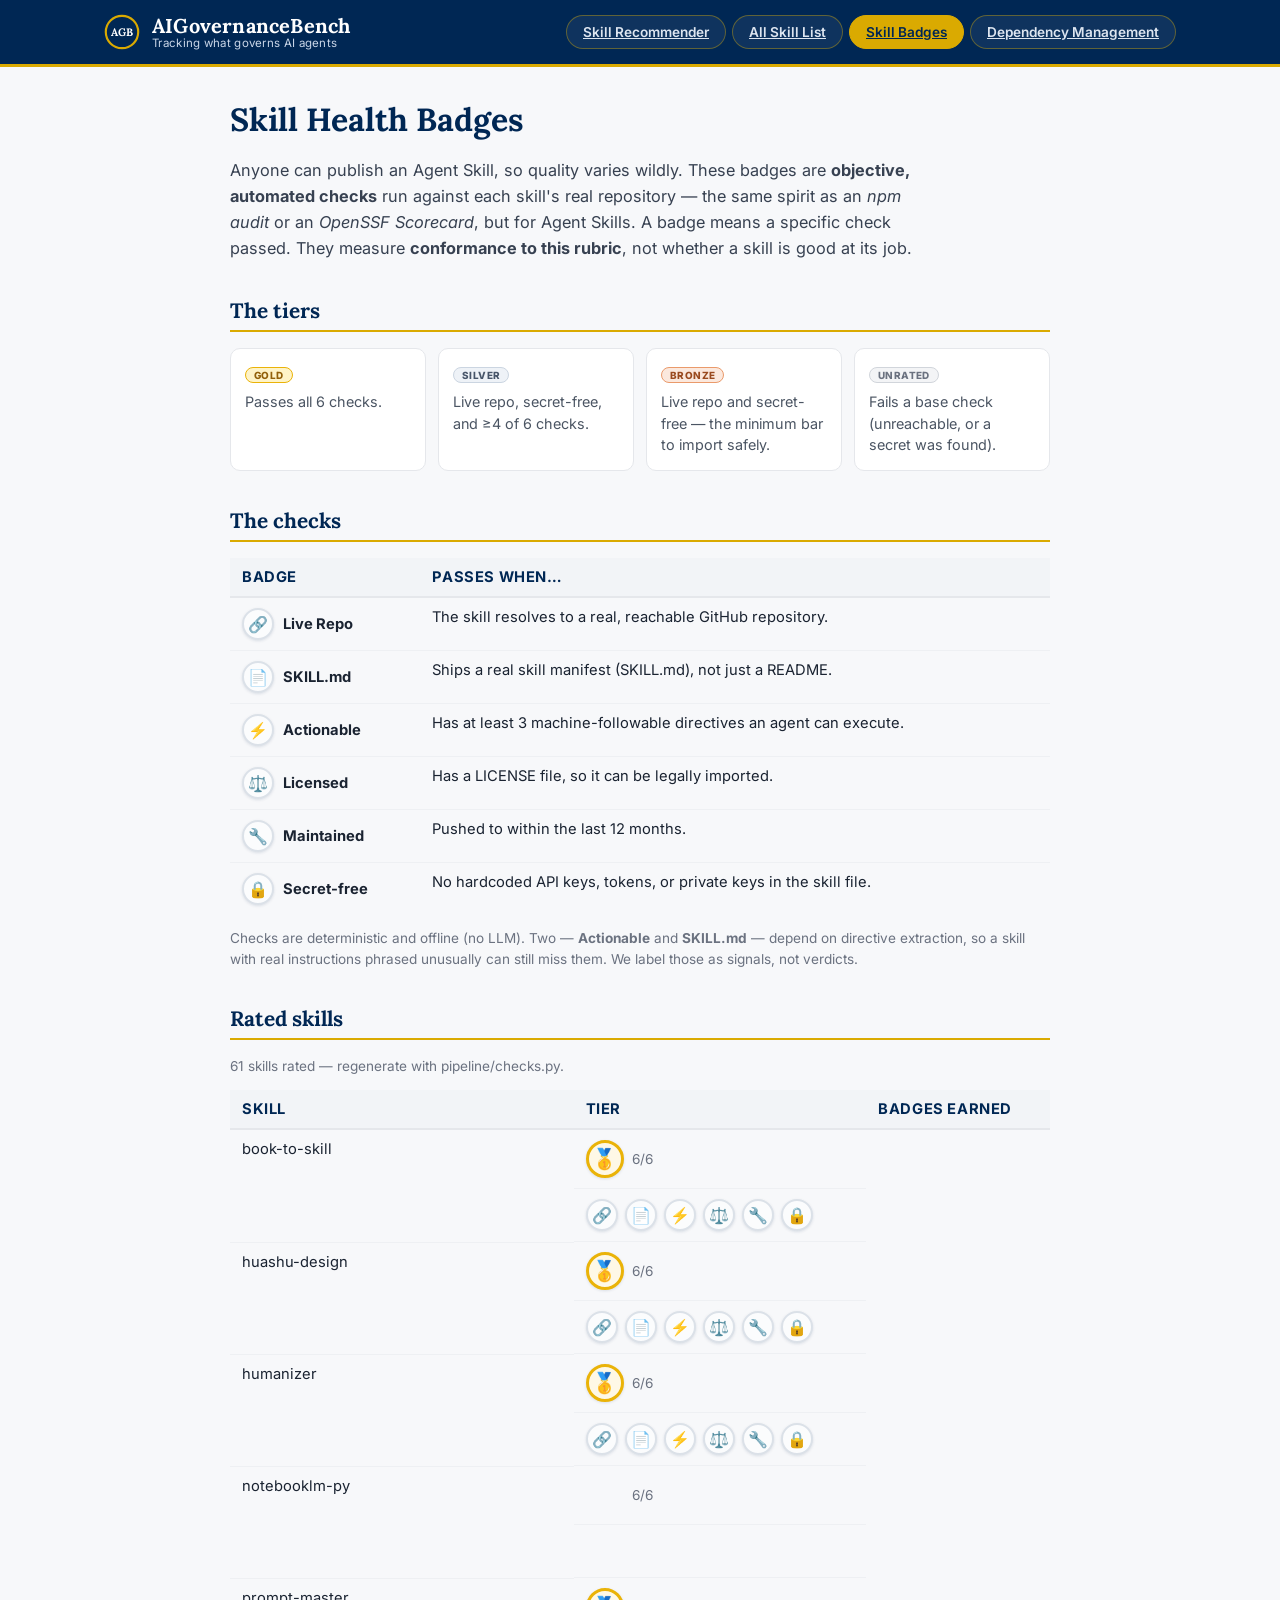
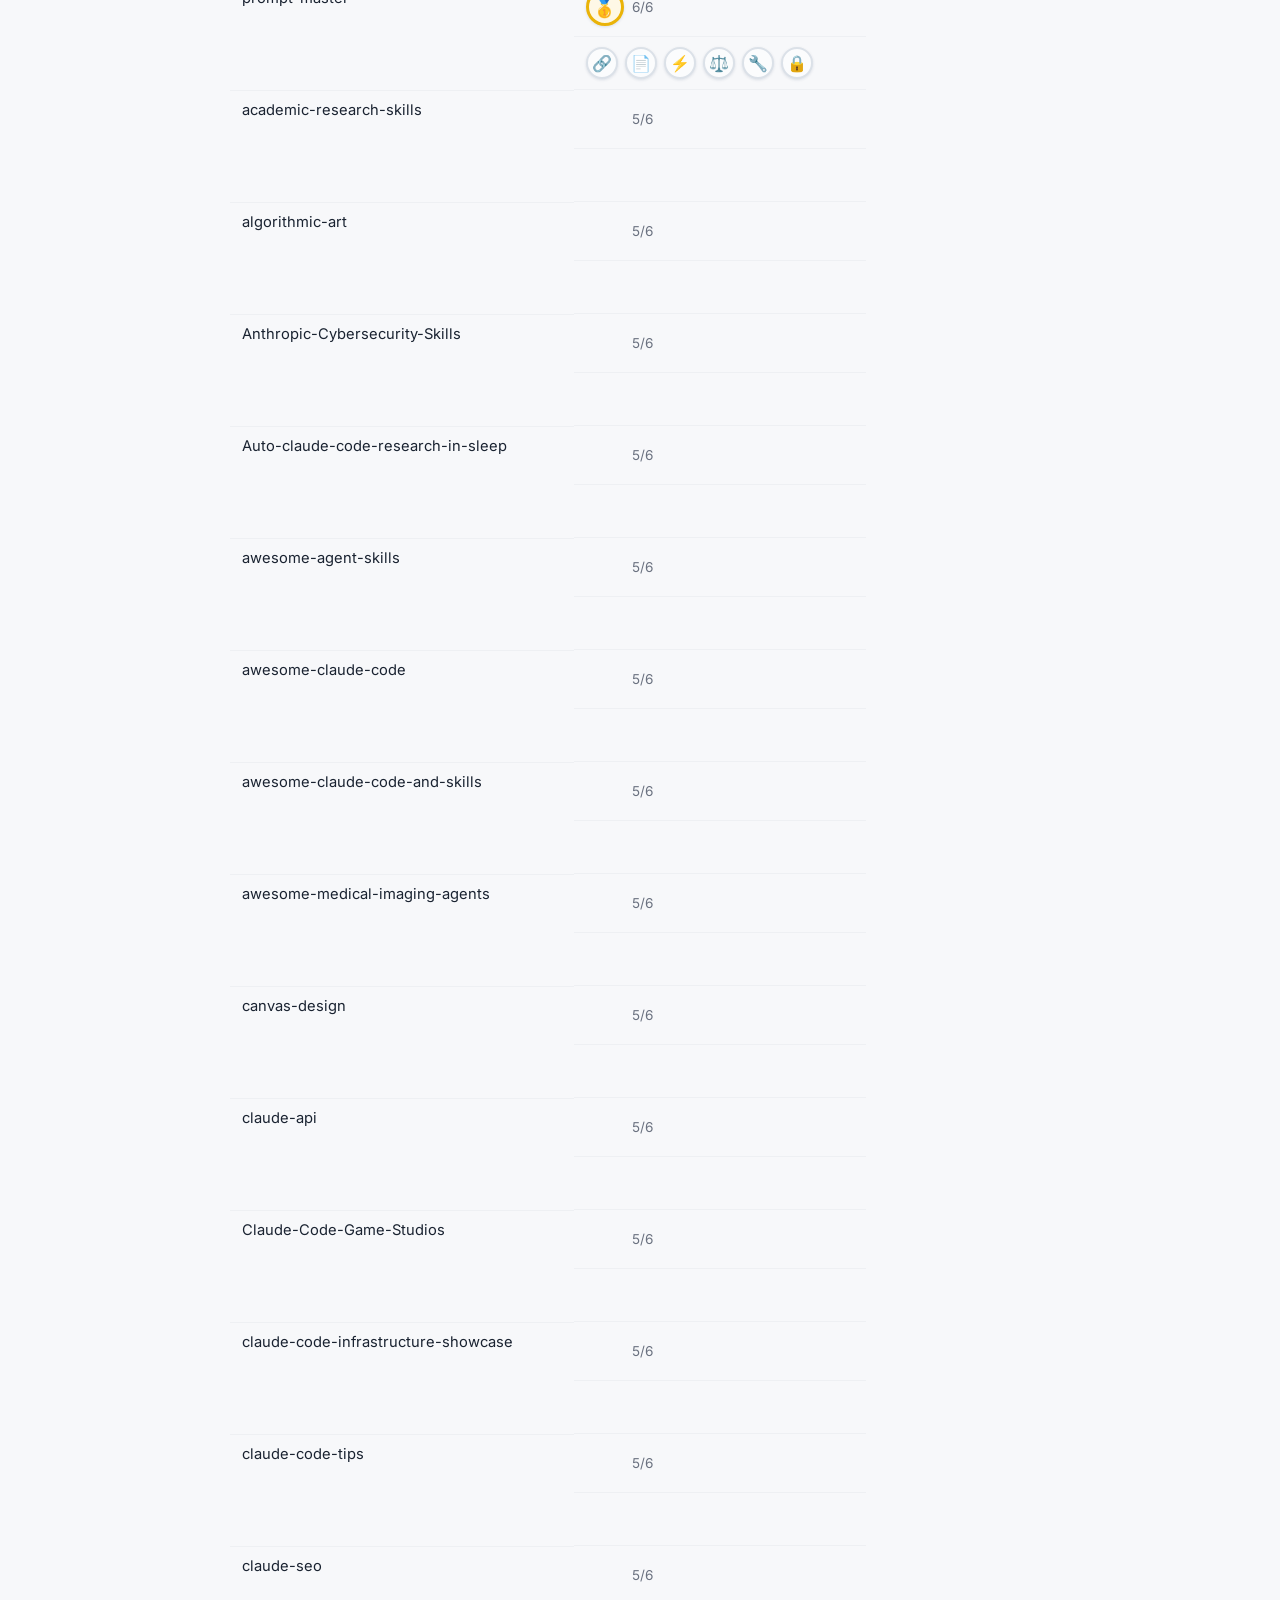
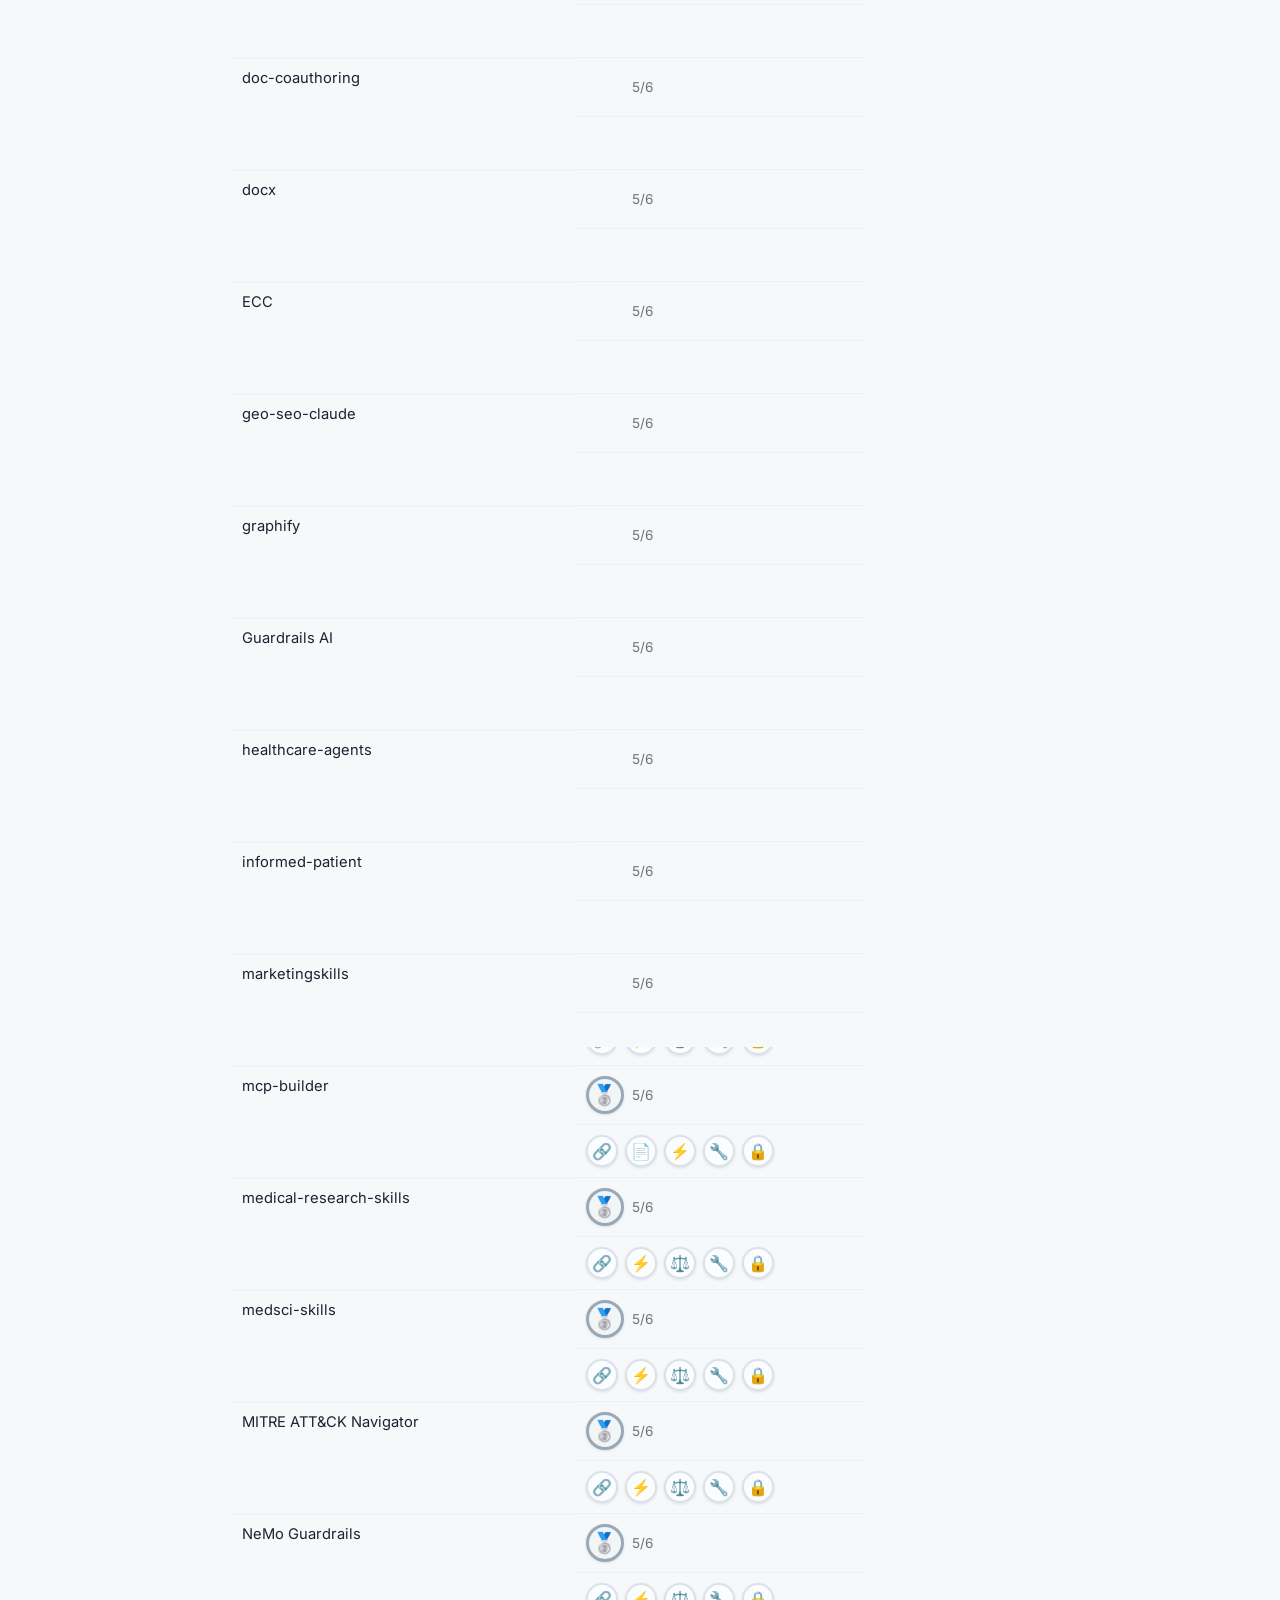
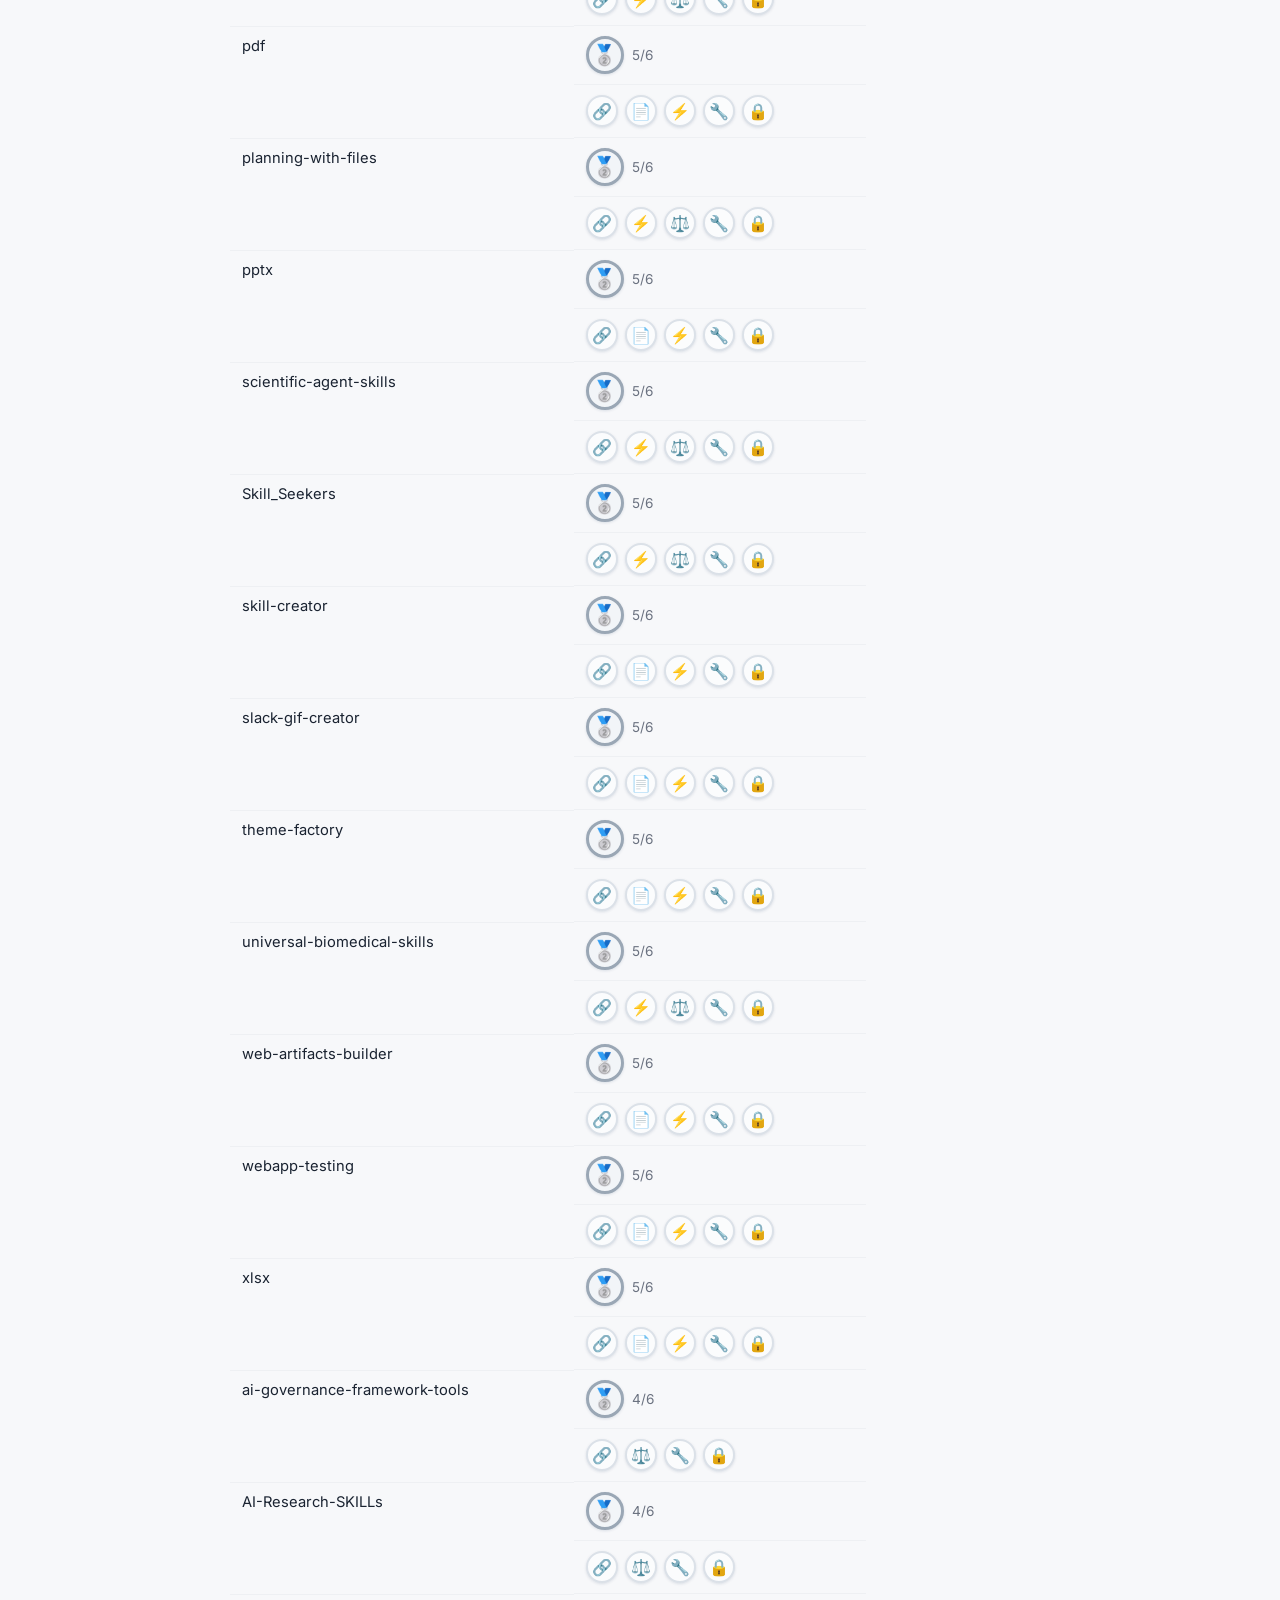
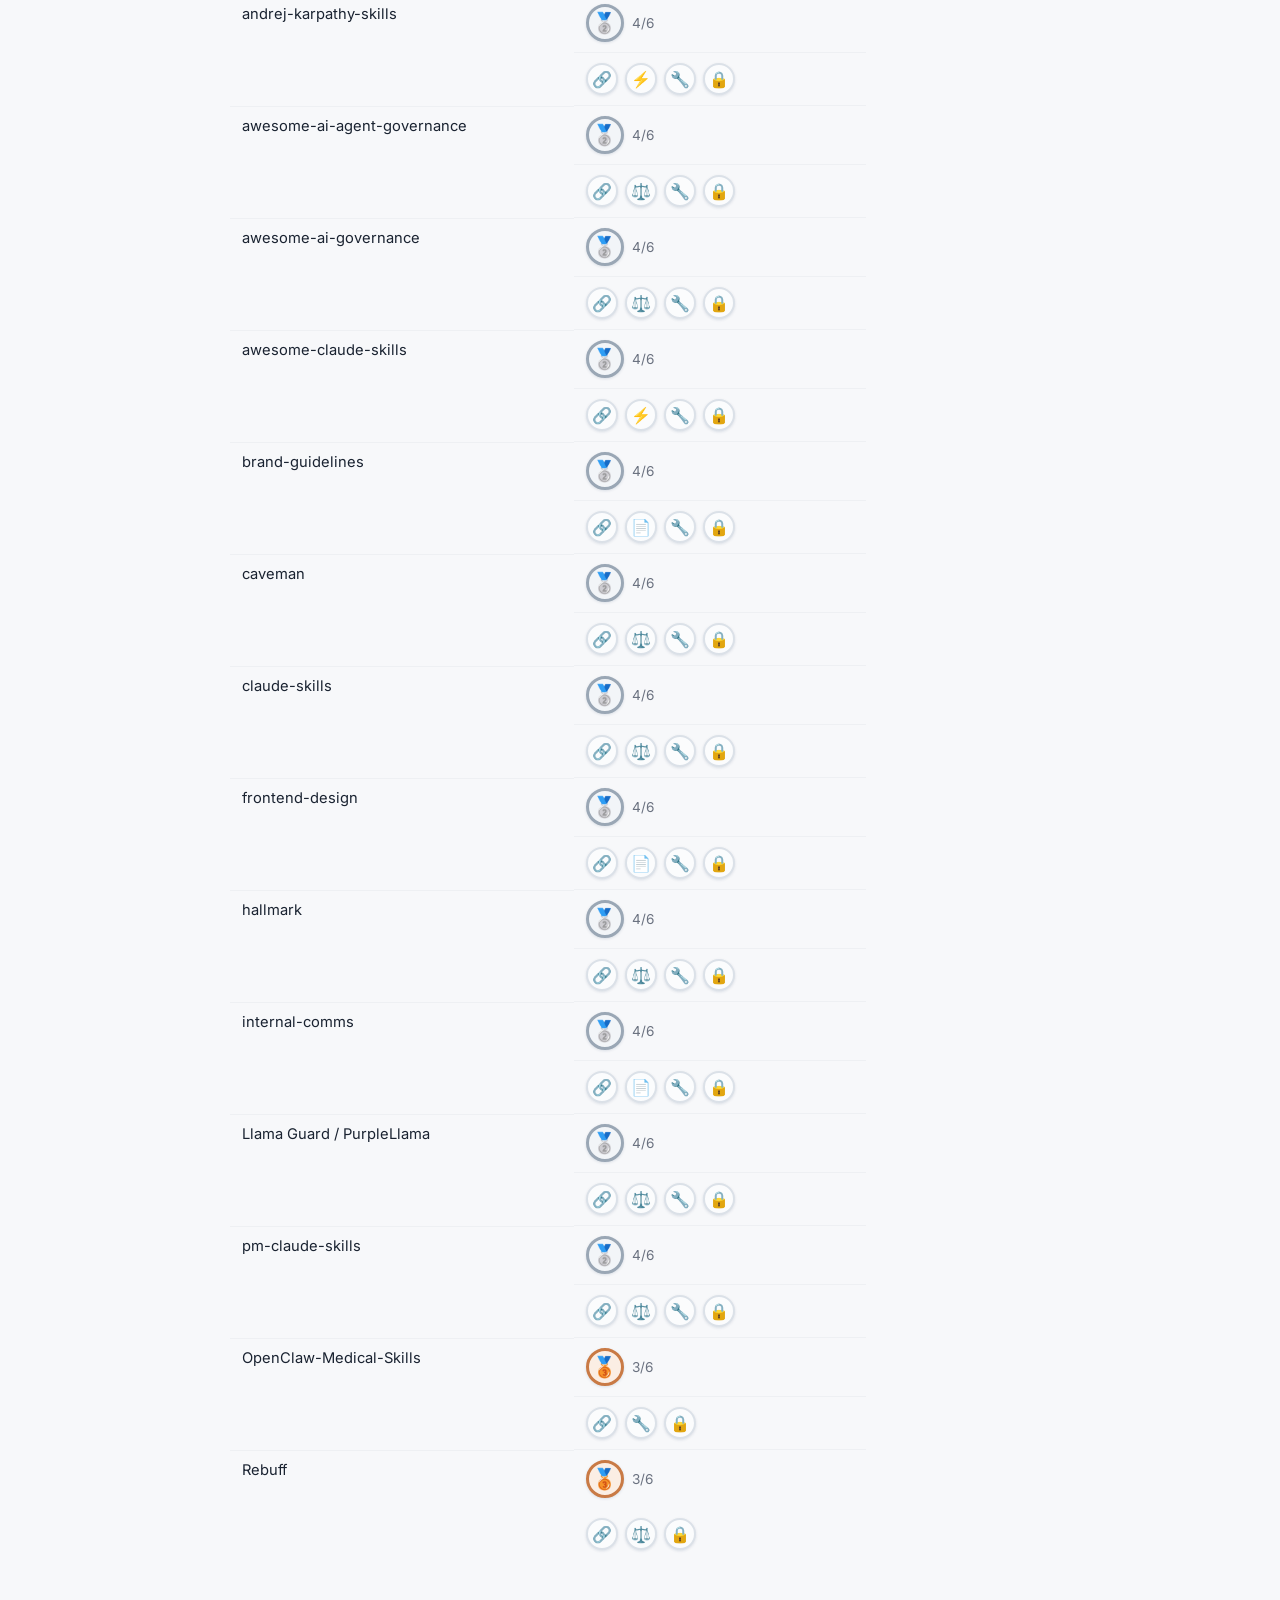
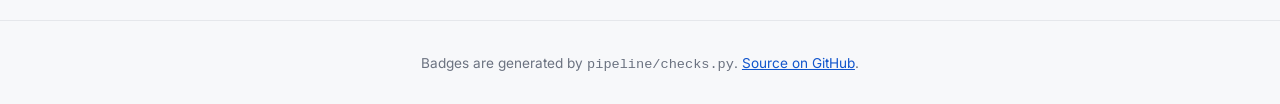
==== commit 53db2a83: "Fix analyzer close button; add Dependency Management page - #analyzerOverlay ID selector was overrid" ====
--- a/badges.html
+++ b/badges.html
@@ -29,6 +29,7 @@
       <a class="nav-tab" href="index.html">Skill Recommender</a>
       <a class="nav-tab" href="index.html#directory">All Skill List</a>
       <a class="nav-tab active" href="badges.html">Skill Badges</a>
+      <a class="nav-tab" href="dependency.html">Dependency Management</a>
     </nav>
   </div>
 </header>
--- a/style.css
+++ b/style.css
@@ -118,6 +118,7 @@
 
 /* ============ Network Analyzer overlay ============ */
 #analyzerOverlay{position:fixed;inset:0;z-index:1000;display:flex;align-items:center;justify-content:center;}
+#analyzerOverlay[hidden]{display:none;}  /* ID selector beat the UA [hidden] rule, so close never hid it */
 .an-backdrop{position:absolute;inset:0;background:rgba(4,16,34,.6);backdrop-filter:blur(3px);}
 .an-panel{
   position:relative;width:min(1120px,94vw);height:min(88vh,820px);
@@ -188,6 +189,13 @@
 .badges-note{color:#6b7280;font-size:.85rem;line-height:1.5;}
 .sitefoot{border-top:1px solid #e5e7eb;padding:20px;text-align:center;color:#6b7280;font-size:.85rem;}
 .sitefoot a{color:#1155CC;}
+
+/* Dependency Management page */
+.dep-line{width:22px;height:4px;border-radius:2px;display:inline-block;vertical-align:middle;margin-right:4px;}
+.dep-steps{margin:0;padding-left:22px;color:#374151;line-height:1.65;}
+.dep-steps li{margin-bottom:14px;font-size:.96rem;}
+.dep-steps strong{color:#002754;}
+.dep-steps code{background:#f3f4f6;padding:1px 5px;border-radius:4px;font-size:.86em;}
 .an-close{border:none;background:#eef1f5;color:var(--muted);width:34px;height:34px;border-radius:8px;font-size:1rem;cursor:pointer;flex:none;}
 .an-close:hover{background:#e0e4ea;color:var(--ink);}
 
